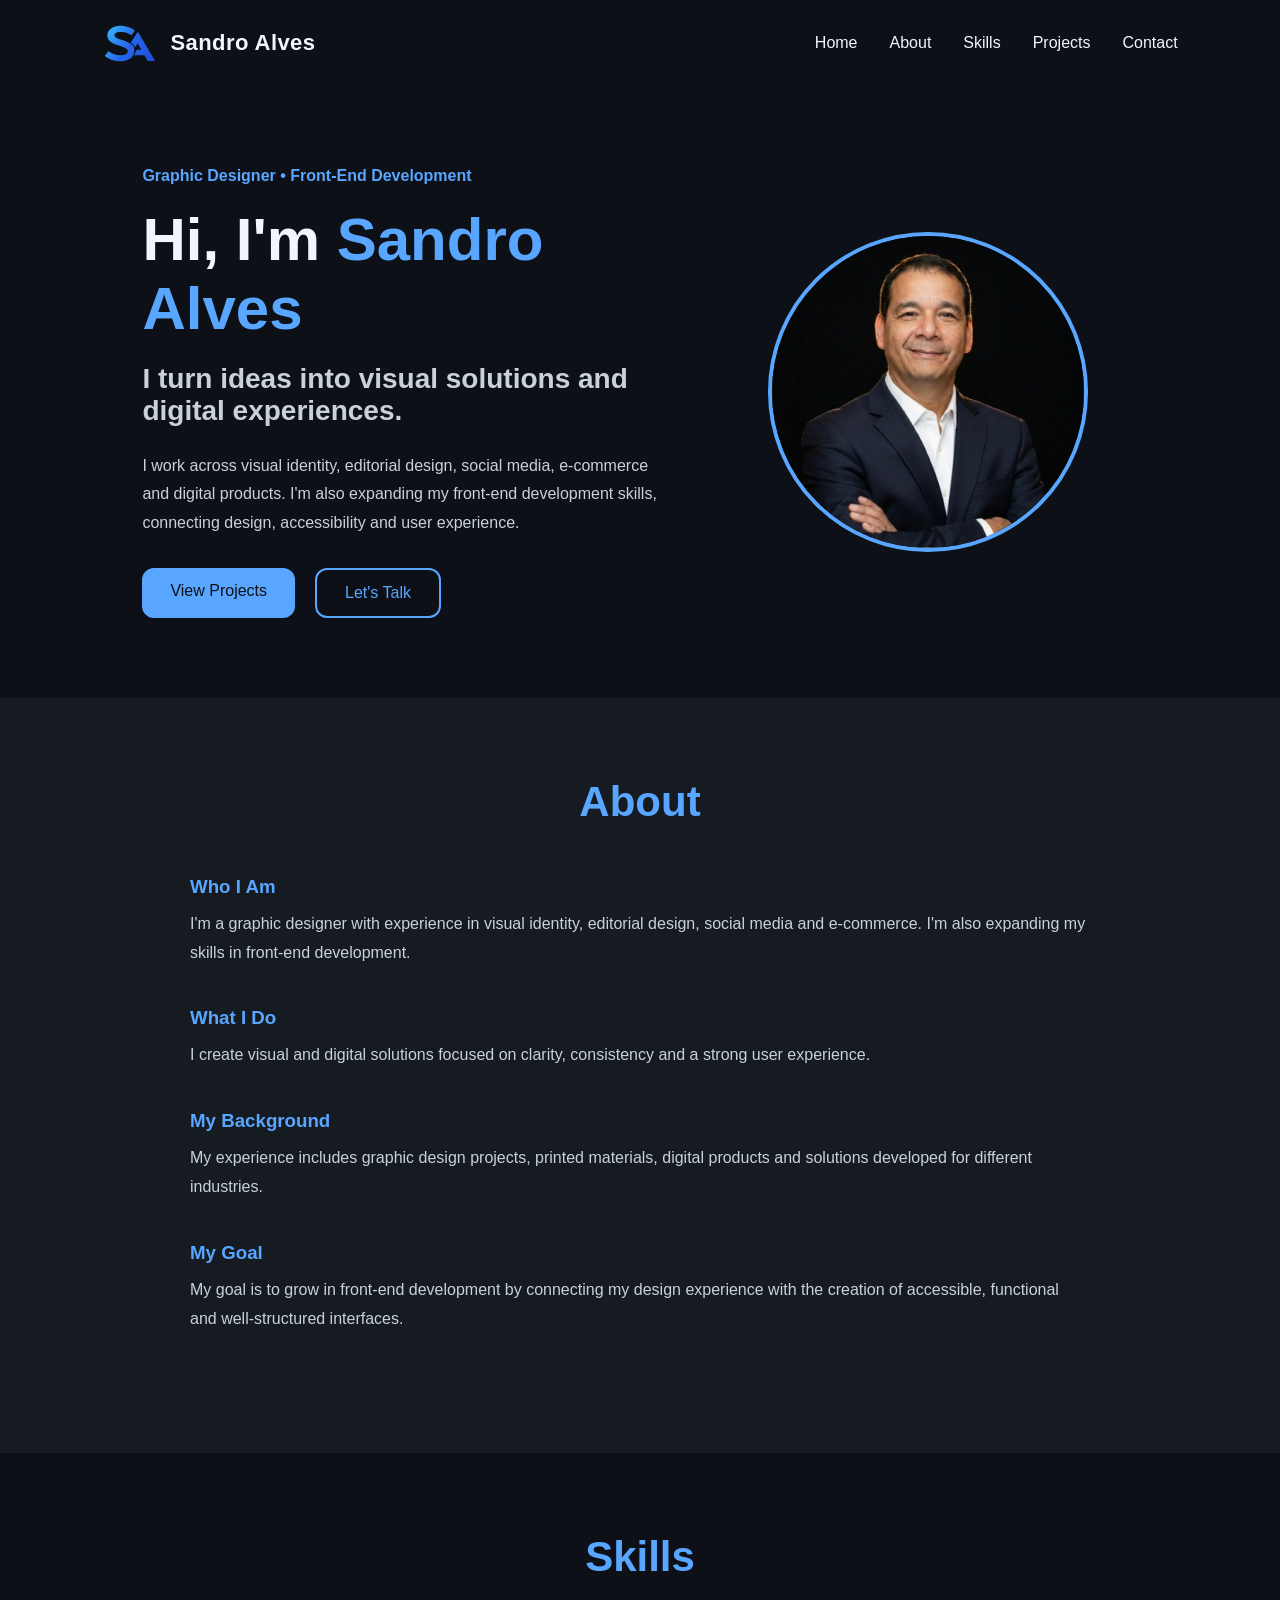
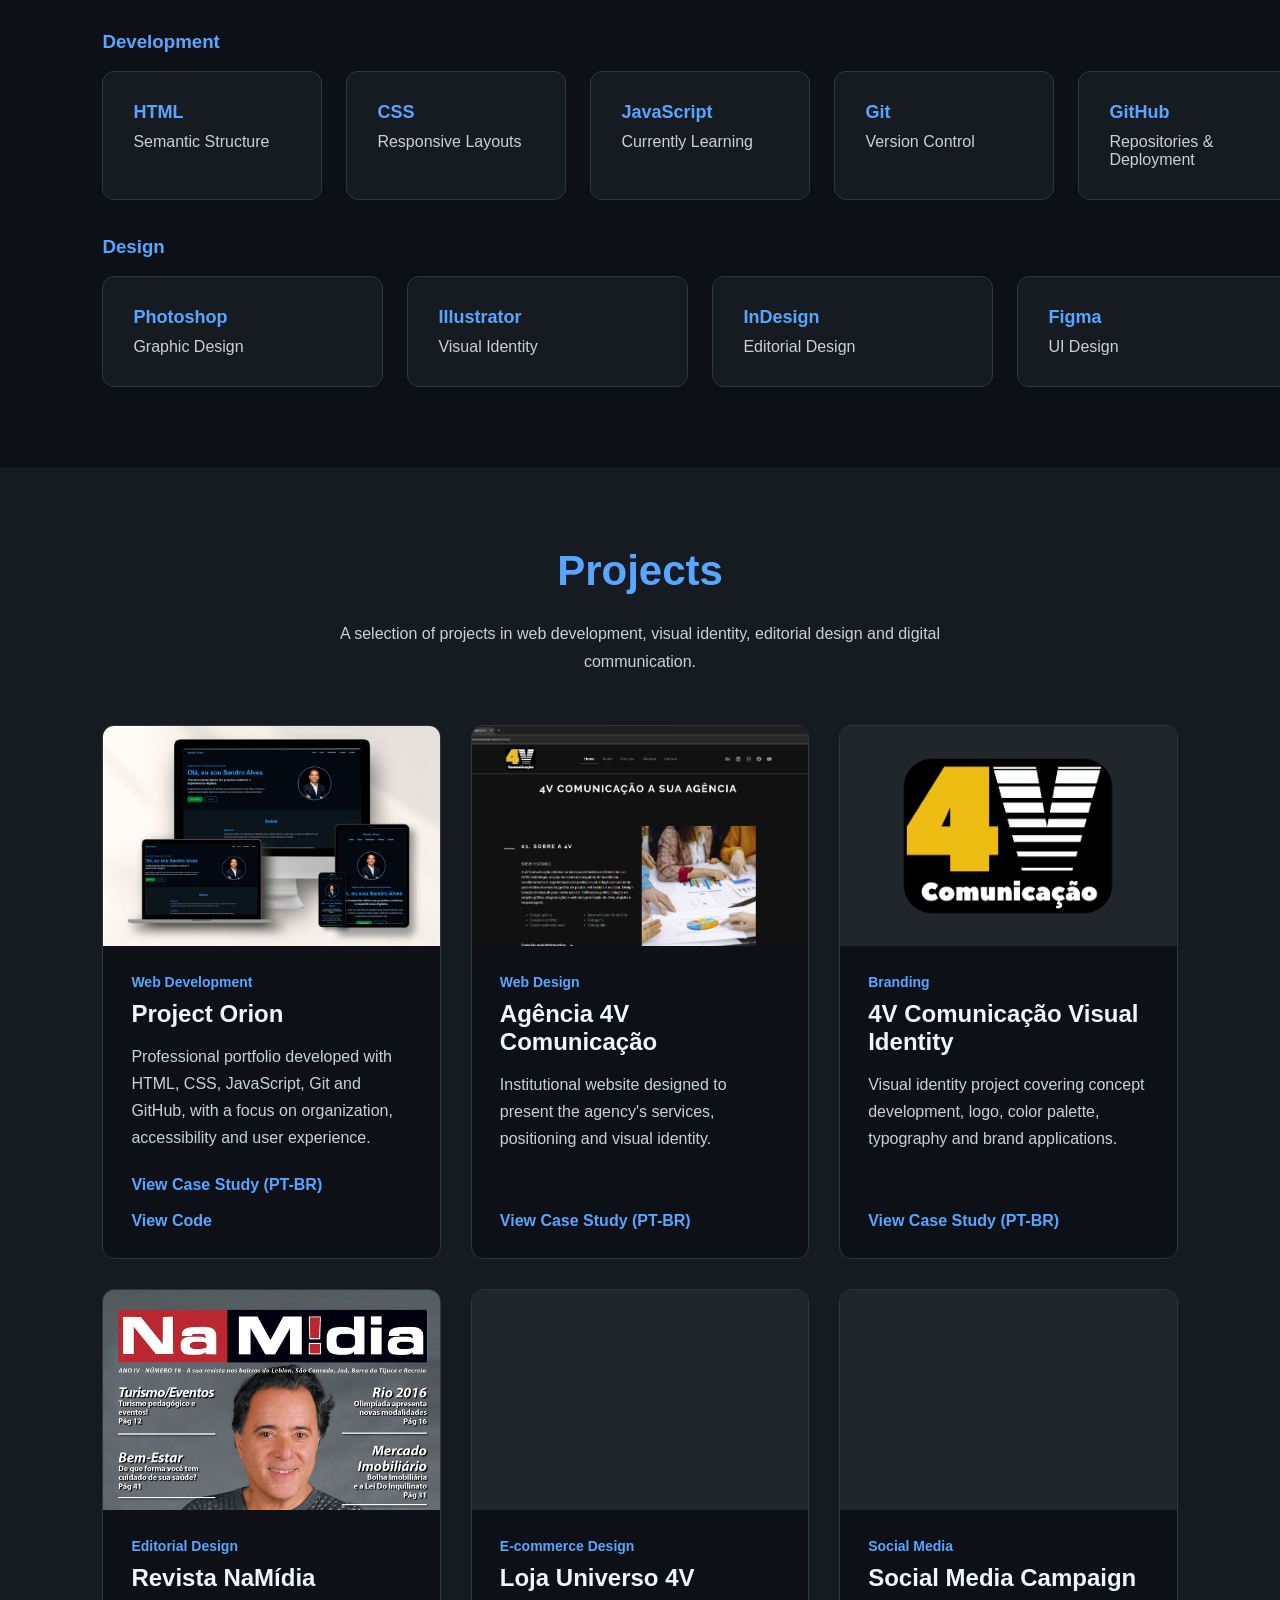
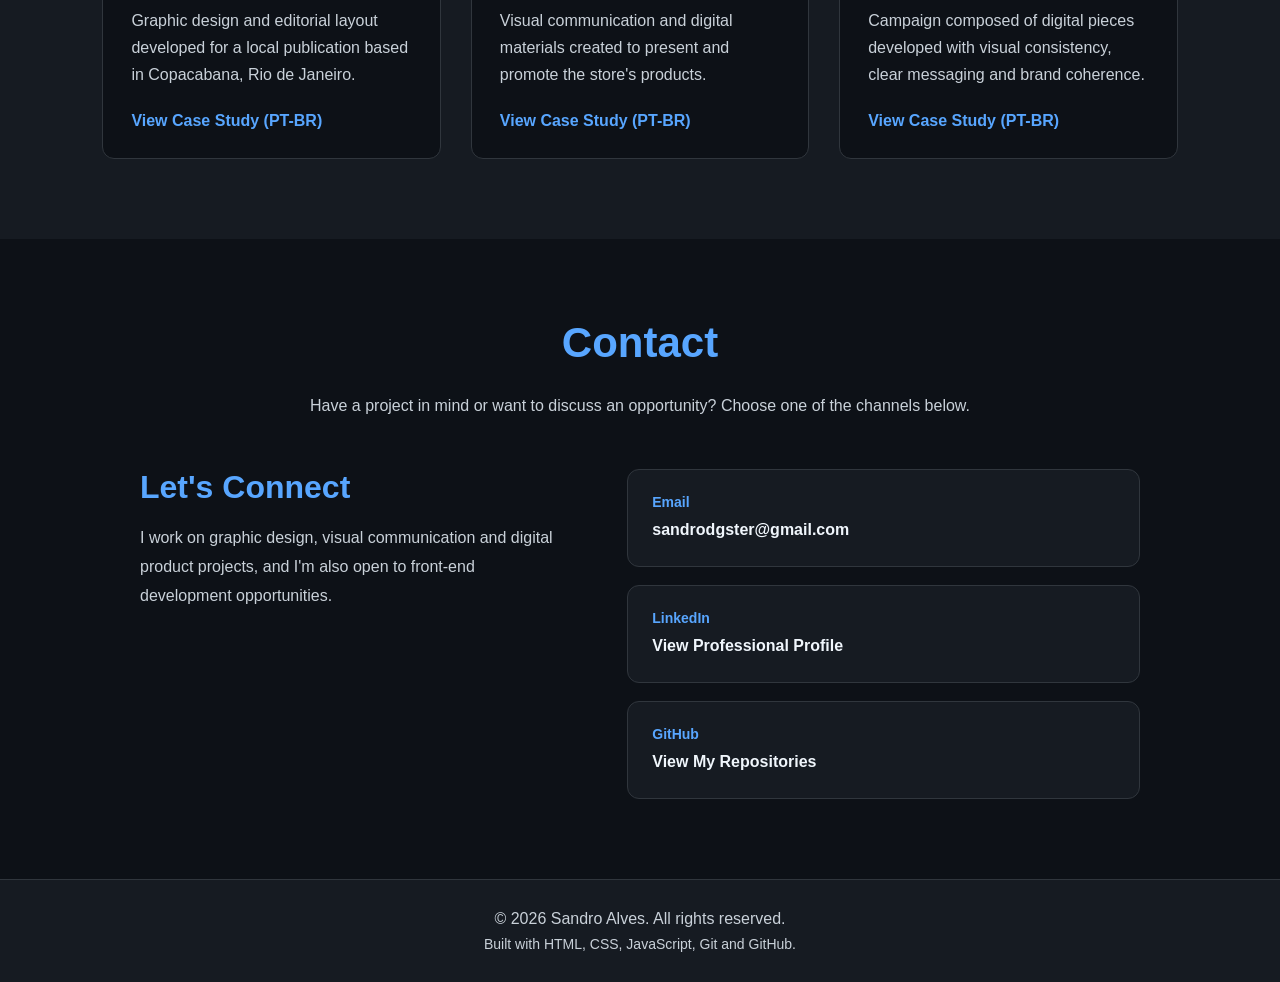
==== en/index.html @ 7bd28288 "Cria versão em inglês da página principal" ====
<!DOCTYPE html>
<html lang="en">

<head>
    <meta charset="UTF-8">
    <meta name="viewport" content="width=device-width, initial-scale=1.0">

    <meta name="description"
        content="Portfolio of Sandro Alves, a graphic designer expanding into front-end development, featuring projects in visual identity, editorial design, digital communication and web development.">

    <meta property="og:type" content="website">
    <meta property="og:title" content="Sandro Alves | Graphic Design & Front-End Development">
    <meta property="og:description"
        content="Portfolio featuring graphic design, visual identity, digital communication and front-end development projects.">
    <meta property="og:url" content="https://sandrodgster.github.io/en/">
    <meta property="og:image" content="https://sandrodgster.github.io/images/projetos/projeto-orion.jpg">
    <meta property="og:locale" content="en_US">

    <meta name="twitter:card" content="summary_large_image">
    <meta name="twitter:title" content="Sandro Alves | Graphic Design & Front-End Development">
    <meta name="twitter:description"
        content="Portfolio featuring graphic design, visual communication and front-end development projects.">
    <meta name="twitter:image" content="https://sandrodgster.github.io/images/projetos/projeto-orion.jpg">

    <title>Sandro Alves | Graphic Design & Front-End Development</title>

    <link rel="stylesheet" href="../css/style.css">

    <link rel="icon" href="../images/favicon/favicon.ico">
    <link rel="icon" type="image/png" sizes="32x32" href="../images/favicon/favicon-32x32.png">
    <link rel="apple-touch-icon" href="../images/favicon/apple-touch-icon.png">
    <link rel="canonical" href="https://sandrodgster.github.io/en/">
    <link rel="icon" type="image/svg+xml" href="../images/favicon/favicon.svg">
    <link rel="icon" type="image/png" sizes="16x16" href="../images/favicon/favicon-16x16.png">
</head>

<body>

    <header>

        <a href="#hero" class="logo" aria-label="Sandro Alves — portfolio home">
            <img src="../images/marca/monograma-sa.svg" alt="" width="56" height="40">
            <span>Sandro Alves</span>
        </a>

        <button class="menu-toggle" type="button" aria-expanded="false" aria-controls="primary-navigation"
            aria-label="Open menu">
            <span aria-hidden="true"></span>
            <span aria-hidden="true"></span>
            <span aria-hidden="true"></span>
        </button>

        <nav id="primary-navigation" class="main-nav" aria-label="Primary navigation">

            <ul>
                <li><a href="#hero">Home</a></li>
                <li><a href="#sobre">About</a></li>
                <li><a href="#habilidades">Skills</a></li>
                <li><a href="#projetos">Projects</a></li>
                <li><a href="#contato">Contact</a></li>
            </ul>

        </nav>

    </header>

    <main>

        <!-- Hero -->
        <section id="hero" class="hero section">

            <div class="hero-content">

                <span class="tag">
                    Graphic Designer • Front-End Development
                </span>

                <h1>
                    Hi, I'm
                    <span>Sandro Alves</span>
                </h1>

                <h2>
                    I turn ideas into visual solutions and digital experiences.
                </h2>

                <p>
                    I work across visual identity, editorial design, social media,
                    e-commerce and digital products. I'm also expanding my front-end
                    development skills, connecting design, accessibility and user experience.
                </p>

                <div class="buttons">

                    <a href="#projetos" class="btn">
                        View Projects
                    </a>

                    <a href="#contato" class="btn-outline">
                        Let's Talk
                    </a>

                </div>

            </div>

            <div class="hero-image">

                <img src="../images/perfil/sandro-alves.jpg"
                    alt="Sandro Alves, graphic designer expanding into front-end development" class="profile-photo"
                    width="400" height="400" decoding="async" fetchpriority="high">

            </div>

        </section>

        <!-- About -->
        <section id="sobre" class="section">

            <h2 class="section-title">About</h2>

            <div class="about-container">

                <div class="about-content">

                    <article class="about-item">

                        <h3>Who I Am</h3>

                        <p>
                            I'm a graphic designer with experience in visual identity,
                            editorial design, social media and e-commerce. I'm also
                            expanding my skills in front-end development.
                        </p>

                    </article>

                    <article class="about-item">

                        <h3>What I Do</h3>

                        <p>
                            I create visual and digital solutions focused on clarity,
                            consistency and a strong user experience.
                        </p>

                    </article>

                    <article class="about-item">

                        <h3>My Background</h3>

                        <p>
                            My experience includes graphic design projects, printed materials,
                            digital products and solutions developed for different industries.
                        </p>

                    </article>

                    <article class="about-item">

                        <h3>My Goal</h3>

                        <p>
                            My goal is to grow in front-end development by connecting my design
                            experience with the creation of accessible, functional and well-structured interfaces.
                        </p>

                    </article>

                </div>

            </div>

        </section>

        <!-- Skills -->
        <section id="habilidades" class="section">

            <h2 class="section-title">Skills</h2>

            <div class="skills-container">

                <div class="skills-group">

                    <h3 class="skills-group-title">Development</h3>

                    <div class="skills-grid">

                        <article class="skill-card">
                            <h4>HTML</h4>
                            <p>Semantic Structure</p>
                        </article>

                        <article class="skill-card">
                            <h4>CSS</h4>
                            <p>Responsive Layouts</p>
                        </article>

                        <article class="skill-card">
                            <h4>JavaScript</h4>
                            <p>Currently Learning</p>
                        </article>

                        <article class="skill-card">
                            <h4>Git</h4>
                            <p>Version Control</p>
                        </article>

                        <article class="skill-card">
                            <h4>GitHub</h4>
                            <p>Repositories & Deployment</p>
                        </article>

                    </div>

                </div>

                <div class="skills-group">

                    <h3 class="skills-group-title">Design</h3>

                    <div class="skills-grid">

                        <article class="skill-card">
                            <h4>Photoshop</h4>
                            <p>Graphic Design</p>
                        </article>

                        <article class="skill-card">
                            <h4>Illustrator</h4>
                            <p>Visual Identity</p>
                        </article>

                        <article class="skill-card">
                            <h4>InDesign</h4>
                            <p>Editorial Design</p>
                        </article>

                        <article class="skill-card">
                            <h4>Figma</h4>
                            <p>UI Design</p>
                        </article>

                    </div>

                </div>

            </div>

        </section>

        <!-- Projects -->
        <section id="projetos" class="section">

            <h2 class="section-title">Projects</h2>

            <p class="section-description">
                A selection of projects in web development, visual identity,
                editorial design and digital communication.
            </p>

            <div class="projects-grid">

                <!-- Project 1 -->
                <article class="project-card">

                    <div class="project-image">

                        <img src="../images/projetos/projeto-orion.jpg" alt="Homepage of the Project Orion portfolio"
                            width="1200" height="600" loading="lazy" decoding="async">

                    </div>

                    <div class="project-content">

                        <span class="project-category">
                            Web Development
                        </span>

                        <h3>Project Orion</h3>

                        <p>
                            Professional portfolio developed with HTML, CSS,
                            JavaScript, Git and GitHub, with a focus on organization,
                            accessibility and user experience.
                        </p>

                        <div class="project-links">

                            <a href="../projetos/projeto-orion.html" class="project-link" hreflang="pt-BR">
                                View Case Study (PT-BR)
                            </a>

                            <a href="https://github.com/sandrodgster/sandrodgster.github.io" class="project-link"
                                target="_blank" rel="noopener noreferrer">
                                View Code
                            </a>

                        </div>

                    </div>

                </article>

                <!-- Project 2 -->
                <article class="project-card">

                    <div class="project-image">

                        <img src="../images/projetos/agencia-4v-site.jpg"
                            alt="Homepage of the Agência 4V Comunicação institutional website" width="1920"
                            height="1040" loading="lazy" decoding="async">

                    </div>

                    <div class="project-content">

                        <span class="project-category">
                            Web Design
                        </span>

                        <h3>Agência 4V Comunicação</h3>

                        <p>
                            Institutional website designed to present the agency's
                            services, positioning and visual identity.
                        </p>

                        <div class="project-links">

                            <a href="../projetos/agencia-4v.html" class="project-link" hreflang="pt-BR">
                                View Case Study (PT-BR)
                            </a>

                        </div>

                    </div>

                </article>

                <!-- Project 3 -->
                <article class="project-card">

                    <div class="project-image project-image-logo">

                        <img src="../images/projetos/identidade-4v.png"
                            alt="Visual identity applications created for Agência 4V Comunicação" width="979"
                            height="816" loading="lazy" decoding="async">

                    </div>

                    <div class="project-content">

                        <span class="project-category">
                            Branding
                        </span>

                        <h3>4V Comunicação Visual Identity</h3>

                        <p>
                            Visual identity project covering concept development,
                            logo, color palette, typography and brand applications.
                        </p>

                        <div class="project-links">

                            <a href="../projetos/identidade-4v.html" class="project-link" hreflang="pt-BR">
                                View Case Study (PT-BR)
                            </a>

                        </div>

                    </div>

                </article>

                <!-- Project 4 -->
                <article class="project-card">

                    <div class="project-image project-image-top">

                        <img src="../images/projetos/revista-namidia.jpg"
                            alt="Cover and interior pages of Revista NaMídia" width="1200" height="1610" loading="lazy"
                            decoding="async">

                    </div>

                    <div class="project-content">

                        <span class="project-category">
                            Editorial Design
                        </span>

                        <h3>Revista NaMídia</h3>

                        <p>
                            Graphic design and editorial layout developed for
                            a local publication based in Copacabana, Rio de Janeiro.
                        </p>

                        <div class="project-links">

                            <a href="../projetos/revista-namidia.html" class="project-link" hreflang="pt-BR">
                                View Case Study (PT-BR)
                            </a>

                        </div>

                    </div>

                </article>

                <!-- Project 5 -->
                <article class="project-card">

                    <div class="project-image">

                        <img src="../images/projetos/loja-universo-4v.jpg"
                            alt="Visual materials developed for Loja Universo 4V" width="1319" height="717"
                            loading="lazy" decoding="async">

                    </div>

                    <div class="project-content">

                        <span class="project-category">
                            E-commerce Design
                        </span>

                        <h3>Loja Universo 4V</h3>

                        <p>
                            Visual communication and digital materials created
                            to present and promote the store's products.
                        </p>

                        <div class="project-links">

                            <a href="../projetos/loja-universo-4v.html" class="project-link" hreflang="pt-BR">
                                View Case Study (PT-BR)
                            </a>

                        </div>

                    </div>

                </article>

                <!-- Project 6 -->
                <article class="project-card">

                    <div class="project-image">

                        <img src="../images/projetos/social-media.jpg"
                            alt="Set of digital pieces created for a social media campaign" width="1200" height="1697"
                            loading="lazy" decoding="async">

                    </div>

                    <div class="project-content">

                        <span class="project-category">
                            Social Media
                        </span>

                        <h3>Social Media Campaign</h3>

                        <p>
                            Campaign composed of digital pieces developed with
                            visual consistency, clear messaging and brand coherence.
                        </p>

                        <div class="project-links">

                            <a href="../projetos/social-media.html" class="project-link" hreflang="pt-BR">
                                View Case Study (PT-BR)
                            </a>

                        </div>

                    </div>

                </article>

            </div>

        </section>

        <!-- SERVICES TEMPORARILY DISABLED

<section id="servicos" class="section">

</section>

-->

        <!-- Contact -->
        <section id="contato" class="section">

            <h2 class="section-title">Contact</h2>

            <p class="section-description">
                Have a project in mind or want to discuss an opportunity?
                Choose one of the channels below.
            </p>

            <div class="contact-container">

                <div class="contact-content">

                    <h3>Let's Connect</h3>

                    <p>
                        I work on graphic design, visual communication
                        and digital product projects, and I'm also open to
                        front-end development opportunities.
                    </p>

                </div>

                <div class="contact-links">

                    <a href="mailto:sandrodgster@gmail.com" class="contact-card">
                        <span class="contact-label">Email</span>
                        <strong>sandrodgster@gmail.com</strong>
                    </a>

                    <a href="https://www.linkedin.com/in/sandro-alves-46789851/" class="contact-card" target="_blank"
                        rel="noopener noreferrer">
                        <span class="contact-label">LinkedIn</span>
                        <strong>View Professional Profile</strong>
                    </a>

                    <a href="https://github.com/sandrodgster" class="contact-card" target="_blank"
                        rel="noopener noreferrer">
                        <span class="contact-label">GitHub</span>
                        <strong>View My Repositories</strong>
                    </a>

                </div>

            </div>

        </section>

    </main>

    <footer>

        <p>
            © <span id="current-year"></span> Sandro Alves. All rights reserved.
        </p>

        <p class="footer-note">
            Built with HTML, CSS, JavaScript, Git and GitHub.
        </p>

    </footer>

    <script src="../js/script.js"></script>

</body>

</html>
---- css/style.css ----
/* =====================================================
   PROJETO ORION
   Arquivo Principal de Estilos
   Autor: Sandro Alves
   Versão: 1.4
===================================================== */


/* =====================================================
   1. VARIÁVEIS GLOBAIS
===================================================== */

:root {

    /* ==========================
       CORES
    ========================== */

    --primary: #58A6FF;
    --secondary: #1F7A32;

    --background: #0D1117;
    --background-light: #161B22;

    --text: #F0F6FC;
    --text-light: #C9D1D9;

    /* ==========================
       TIPOGRAFIA
    ========================== */

    --font-main: Arial, Helvetica, sans-serif;

    /* ==========================
       ESPAÇAMENTOS
    ========================== */

    --section-padding: 80px 8%;
    --container-gap: 60px;
    --button-gap: 20px;

    /* ==========================
       BORDAS
    ========================== */

    --radius: 12px;


    /* ==========================
       ANIMAÇÕES
    ========================== */

    --transition: .3s;

}


/* =====================================================
   2. RESET
===================================================== */

* {
    margin: 0;
    padding: 0;
    box-sizing: border-box;
}


/* =====================================================
   3. ESTILOS GLOBAIS
===================================================== */

html {
    scroll-behavior: smooth;
}

body {
    font-family: var(--font-main);
    background-color: var(--background);
    color: var(--text);
}

h1 {
    color: var(--primary);
}

.section {
    padding: var(--section-padding);
}

a:focus-visible,
button:focus-visible {
    outline: 3px solid var(--primary);
    outline-offset: 4px;
}


/* =====================================================
   4. HEADER
===================================================== */

header {
    width: 100%;
    max-width: 1400px;
    margin: 0 auto;
    display: flex;
    justify-content: space-between;
    align-items: center;
    padding: 24px 8%;
    background-color: var(--background);
}

.logo {
    display: inline-flex;
    align-items: center;
    gap: 12px;
    color: var(--text);
    text-decoration: none;
}

.logo img {
    width: 56px;
    height: auto;
    display: block;
    flex-shrink: 0;
}

.logo span {
    color: var(--text);
    font-size: 22px;
    font-weight: 700;
    letter-spacing: 0.02em;
    transition: color var(--transition);
}

.logo:hover span {
    color: var(--primary);
}

nav ul {
    display: flex;
    align-items: center;
    gap: 32px;
    list-style: none;
}

nav a {
    color: var(--text);
    text-decoration: none;
    transition: var(--transition);
}

nav a:hover {
    color: var(--primary);
}

.menu-toggle {
    display: none;
    width: 44px;
    height: 44px;
    padding: 10px;
    border: 1px solid #30363d;
    border-radius: var(--radius);
    background-color: var(--background-light);
    cursor: pointer;
}

.menu-toggle span {
    width: 24px;
    height: 2px;
    display: block;
    background-color: var(--primary);
    transition: var(--transition);
}

.menu-toggle span+span {
    margin-top: 5px;
}

.menu-toggle[aria-expanded="true"] span:nth-child(1) {
    transform: translateY(7px) rotate(45deg);
}

.menu-toggle[aria-expanded="true"] span:nth-child(2) {
    opacity: 0;
}

.menu-toggle[aria-expanded="true"] span:nth-child(3) {
    transform: translateY(-7px) rotate(-45deg);
}

/* =====================================================
   5. HERO
===================================================== */

.hero {
    width: 100%;
    max-width: 1200px;
    margin: 0 auto;
    display: flex;
    justify-content: space-between;
    align-items: center;
    gap: var(--container-gap);
}

.hero-content {
    flex: 1;
    max-width: 650px;
}

.hero-image {
    flex: 1;
    max-width: 420px;
    display: flex;
    justify-content: center;
}

.profile-photo {
    width: 320px;
    height: 320px;
    display: block;
    object-fit: cover;
    object-position: center;
    border: 4px solid var(--primary);
    border-radius: 50%;
}

.hero h1 {
    margin-bottom: 20px;
    color: var(--text);
    font-size: 60px;
}

.hero h1 {
    color: var(--text);
}

.hero h1 span {

    color: var(--primary);

}

.hero h2 {

    font-size: 28px;

    margin-bottom: 25px;

    color: var(--text-light);

}

.tag {

    color: var(--primary);

    font-weight: bold;

    margin-bottom: 20px;

    display: block;

}

.hero p {
    color: var(--text-light);

    line-height: 1.8;

    margin-bottom: 30px;

}



/* =====================================================
   6. BOTÕES
===================================================== */

.buttons {
    display: flex;
    gap: var(--button-gap);
}

.btn,
.btn-outline {
    display: inline-block;
    padding: 14px 28px;
    border-radius: var(--radius);
    text-decoration: none;
    transition: var(--transition);
    cursor: pointer;
}

.btn {
    background-color: var(--secondary);
    color: var(--text);
}

.btn:hover {
    background-color: var(--primary);
    opacity: .9;
}

.btn-outline {
    border: 2px solid var(--primary);
    color: var(--primary);
}

.btn-outline:hover {
    background-color: var(--primary);
    color: var(--background);
}

.hero .btn {
    background-color: var(--primary);
    color: var(--background);
}

.hero .btn:hover {
    opacity: .85;
}

/* =====================================================
   7. SOBRE
===================================================== */

#sobre {
    background-color: var(--background-light);
}

.section-title {

    font-size: 42px;
    color: var(--primary);
    margin-bottom: 50px;
    text-align: center;

}

.about-container {
    max-width: 900px;
    margin: 0 auto;
}

.about-content {
    width: 100%;
}

.about-item {

    margin-bottom: 40px;

}

.about-item h3 {

    color: var(--primary);
    margin-bottom: 12px;

}

.about-item p {

    color: var(--text-light);
    line-height: 1.8;

}

/* =====================================================
   8. HABILIDADES
===================================================== */

#habilidades {
    background-color: var(--background);
}

.skills-container {
    width: 100%;
    max-width: 1200px;
    margin: 0 auto;
    display: grid;
    gap: 36px;
}

.skills-group-title {
    color: var(--primary);
    margin-bottom: 18px;
}

.skills-grid {
    width: 100%;
    max-width: 1200px;
    margin: 0 auto;
    display: grid;
    grid-template-columns: repeat(auto-fit, minmax(220px, 1fr));
    gap: 24px;
}

.skill-card {

    background-color: var(--background-light);

    border: 1px solid #30363D;

    border-radius: var(--radius);

    padding: 30px;

    transition: var(--transition);

}

.skill-card:hover {
    transform: translateY(-6px);
    border-color: var(--primary);
}
.skill-card h4 {
    color: var(--primary);
    margin-bottom: 10px;
    font-size: 18px;
}

.skill-card p {

    color: var(--text-light);

}

/* =====================================================
   9. PROJETOS
===================================================== */

#projetos {
    background-color: var(--background-light);
}

.section-description {
    max-width: 700px;
    margin: -25px auto 50px;
    color: var(--text-light);
    line-height: 1.7;
    text-align: center;
}

/* Grade dos projetos */

.projects-grid {
    width: 100%;
    max-width: 1200px;
    margin: 0 auto;
    display: grid;
    grid-template-columns: repeat(auto-fit, minmax(280px, 1fr));
    align-items: stretch;
    gap: 30px;
}

/* Card */

.project-card {
    height: 100%;
    overflow: hidden;
    display: flex;
    flex-direction: column;
    background-color: var(--background);
    border: 1px solid #30363d;
    border-radius: var(--radius);
    transition:
        transform var(--transition),
        border-color var(--transition),
        box-shadow var(--transition);
}

.project-card:hover {
    transform: translateY(-6px);
    border-color: var(--primary);
    box-shadow: 0 12px 28px rgba(0, 0, 0, 0.25);
}

/* Área das imagens */

.project-image {
    width: 100%;
    height: 220px;
    flex-shrink: 0;
    overflow: hidden;
    display: flex;
    justify-content: center;
    align-items: center;
    background-color: #21262d;
}

.project-image img {
    width: 100%;
    height: 100%;
    display: block;
    object-fit: cover;
    transition: transform var(--transition);
}

.project-card:hover .project-image img {
    transform: scale(1.05);
}

/* Imagem de logo */

.project-image-logo {
    padding: 20px;
}

.project-image-logo img {
    object-fit: contain;
}

/* Imagem que precisa destacar o topo */

.project-image-top img {
    object-position: center top;
}

/* Conteúdo do card */

.project-content {
    flex: 1;
    display: flex;
    flex-direction: column;
    padding: 28px;
}

.project-category {
    display: block;
    margin-bottom: 10px;
    color: var(--primary);
    font-size: 14px;
    font-weight: bold;
}

.project-content h3 {
    margin-bottom: 15px;
    font-size: 24px;
}

.project-content p {
    margin-bottom: 24px;
    color: var(--text-light);
    line-height: 1.7;
}

/* Links */

.project-links {
    display: flex;
    flex-wrap: wrap;
    gap: 18px;
    margin-top: auto;
}

.project-link {
    color: var(--primary);
    font-weight: bold;
    text-decoration: none;
    transition: opacity var(--transition);
}

.project-link:hover {
    opacity: 0.8;
}

.project-link-disabled {
    opacity: 0.6;
    cursor: default;
    pointer-events: none;
}

/* =====================================================
   10. CONTATO
===================================================== */

#contato {

    background-color: var(--background);
}

.contact-container {
    max-width: 1000px;
    margin: 0 auto;
    display: grid;
    grid-template-columns: 1fr 1.2fr;
    gap: var(--container-gap);
    align-items: start;
}

.contact-content h3 {
    margin-bottom: 18px;
    color: var(--primary);
    font-size: 32px;
}

.contact-content p {
    color: var(--text-light);
    line-height: 1.8;
}

.contact-links {
    display: grid;
    gap: 18px;
}

.contact-card {
    display: flex;
    flex-direction: column;
    gap: 8px;
    padding: 24px;
    background-color: var(--background-light);
    border: 1px solid #30363d;
    border-radius: var(--radius);
    color: var(--text);
    text-decoration: none;
    transition: var(--transition);
}

.contact-card:hover {
    transform: translateY(-4px);
    border-color: var(--primary);
    box-shadow: 0 10px 24px rgba(0, 0, 0, 0.2);
}

.contact-label {
    color: var(--primary);
    font-size: 14px;
    font-weight: bold;
}

.contact-card strong {
    line-height: 1.5;
    overflow-wrap: anywhere;
}

/* =====================================================
   11. FOOTER
===================================================== */

footer {
    padding: 30px 8%;
    background-color: var(--background-light);
    color: var(--text-light);
    text-align: center;
    border-top: 1px solid #30363d;
}

.footer-note {
    margin-top: 8px;
    font-size: 14px;
}

/* =====================================================
   12. ESTUDO DE CASO
===================================================== */

.case-hero {
    width: 100%;
    max-width: 1200px;
    margin: 0 auto;
    padding-top: 60px;
    padding-bottom: 40px;
    text-align: center;
}

.case-cover {
    width: 100%;
    max-width: 1100px;
    margin: 36px auto 32px;
    overflow: hidden;
    background-color: #21262d;
    border: 1px solid #30363d;
    border-radius: var(--radius);
    box-shadow: 0 18px 40px rgba(0, 0, 0, 0.3);
}

.case-cover img {
    width: 100%;
    height: auto;
    display: block;
}

.case-hero h1 {
    margin-bottom: 24px;
    color: var(--primary);
    font-size: 60px;
}

.case-intro {
    max-width: 760px;
    margin: 0 auto 32px;
    color: var(--text-light);
    font-size: 20px;
    line-height: 1.8;
}

.case-actions {
    display: flex;
    justify-content: center;
    flex-wrap: wrap;
    gap: var(--button-gap);
    margin-top: 8px;
}

.case-actions .btn,
.case-actions .btn-outline {
    min-width: 220px;
    text-align: center;
}

.case-section {
    max-width: 1000px;
    margin: 0 auto 24px;
    padding: 40px;
    background-color: var(--background-light);
    border: 1px solid #30363d;
    border-radius: var(--radius);
}

.case-section h2 {
    margin-bottom: 24px;
    color: var(--primary);
    font-size: 36px;
}

.case-section p {
    max-width: 780px;
    color: var(--text-light);
    line-height: 1.8;
}

.case-list {
    max-width: 780px;
    padding-left: 24px;
    color: var(--text-light);
    line-height: 1.9;
}

.case-technologies {
    display: flex;
    flex-wrap: wrap;
    gap: 14px;
}

.case-technologies span {
    padding: 10px 16px;
    background-color: var(--background);
    border: 1px solid #30363d;
    border-radius: var(--radius);
    color: var(--primary);
    font-weight: bold;
}

.case-summary {
    width: 84%;
    max-width: 1000px;
    margin: 0 auto 40px;
    padding: 0;
    display: grid;
    grid-template-columns: repeat(4, 1fr);
    gap: 20px;
}

.case-summary-item {
    min-height: 120px;
    display: flex;
    flex-direction: column;
    justify-content: center;
    padding: 24px;
    background-color: var(--background-light);
    border: 1px solid #30363d;
    border-radius: var(--radius);
}

.case-summary-item span {
    display: block;
    margin-bottom: 8px;
    color: var(--primary);
    font-size: 14px;
    font-weight: bold;
}

.case-summary-item strong {
    color: var(--text);
    line-height: 1.5;
}

/* =====================================================
   13. GALERIA DOS ESTUDOS DE CASO
===================================================== */

.case-gallery {
    width: 84%;
    max-width: 1000px;
    margin: 0 auto 24px;
    padding: 40px;
    background-color: var(--background-light);
    border: 1px solid #30363d;
    border-radius: var(--radius);
}

.case-gallery-header {
    max-width: 780px;
    margin-bottom: 32px;
}

.case-gallery-header .tag {
    margin-bottom: 12px;
}

.case-gallery-header h2 {
    margin-bottom: 18px;
    color: var(--primary);
    font-size: 36px;
}

.case-gallery-header p {
    color: var(--text-light);
    line-height: 1.8;
}

.case-gallery figure {
    margin: 0;
}

.case-gallery-featured,
.case-gallery-item {
    overflow: hidden;
    background-color: var(--background);
    border: 1px solid #30363d;
    border-radius: var(--radius);
}

.case-gallery-featured {
    margin-bottom: 24px;
}

.case-gallery img {
    width: 100%;
    height: auto;
    display: block;
}

.case-gallery-grid {
    display: grid;
    grid-template-columns: repeat(2, minmax(0, 1fr));
    align-items: stretch;
    gap: 24px;
}

.case-gallery-item {
    display: flex;
    flex-direction: column;
}

.case-gallery-item img {
    width: 100%;
    height: 360px;
    object-fit: cover;
}

.case-gallery-item-mobile img {
    object-fit: contain;
    background-color: #21262d;
}

/* Imagem principal vertical */

.case-gallery-featured-portrait {
    background-color: #21262d;
}

.case-gallery-featured-portrait img {
    width: auto;
    max-width: 100%;
    max-height: 720px;
    margin: 0 auto;
    object-fit: contain;
}

/* Artes que não devem ser cortadas */

.case-gallery-item-contain img {
    height: auto;
    object-fit: contain;
    background-color: #21262d;
}

.case-gallery figcaption {
    padding: 16px 18px;
    color: var(--text-light);
    font-size: 14px;
    line-height: 1.6;
}

/* =====================================================
   14. LIGHTBOX DAS GALERIAS
===================================================== */

.lightbox-trigger {
    width: 100%;
    margin: 0;
    padding: 0;
    display: block;
    background-color: transparent;
    border: 0;
    color: inherit;
    cursor: zoom-in;
}

.lightbox-trigger:focus-visible {
    outline: 3px solid var(--primary);
    outline-offset: -3px;
}

.lightbox[hidden] {
    display: none;
}

.lightbox {
    position: fixed;
    inset: 0;
    z-index: 9999;
    padding: 24px;
    display: grid;
    place-items: center;
    background-color: rgba(1, 4, 9, 0.92);
}

.lightbox-dialog {
    position: relative;
    width: min(1100px, 100%);
    max-height: calc(100vh - 48px);
    overflow: hidden;
    display: flex;
    flex-direction: column;
    background-color: var(--background-light);
    border: 1px solid #30363d;
    border-radius: var(--radius);
    box-shadow: 0 24px 60px rgba(0, 0, 0, 0.5);
}

.lightbox-image-wrapper {
    position: relative;
    min-height: 0;
    padding: 20px;
    overflow: auto;
    display: grid;
    place-items: center;
    background-color: var(--background);
    touch-action: pan-y;
}

.lightbox-image {
    width: auto;
    max-width: 100%;
    height: auto;
    max-height: calc(100vh - 180px);
    display: block;
    object-fit: contain;
}

.lightbox-nav {
    position: absolute;
    top: 50%;
    z-index: 2;
    width: 48px;
    height: 48px;
    display: grid;
    place-items: center;
    transform: translateY(-50%);
    background-color: rgba(22, 27, 34, 0.92);
    border: 1px solid #30363d;
    border-radius: 50%;
    color: var(--text);
    font-size: 34px;
    line-height: 1;
    cursor: pointer;
    transition:
        background-color var(--transition),
        border-color var(--transition),
        color var(--transition);
}

.lightbox-prev {
    left: 12px;
}

.lightbox-next {
    right: 12px;
}

.lightbox-nav:hover,
.lightbox-nav:focus-visible {
    background-color: var(--primary);
    border-color: var(--primary);
    color: var(--background);
}

.lightbox-footer {
    min-height: 64px;
    display: flex;
    justify-content: space-between;
    align-items: center;
    gap: 24px;
    padding: 16px 72px 18px 20px;
}

.lightbox-caption {
    flex: 1;
    color: var(--text-light);
    font-size: 15px;
    line-height: 1.6;
}

.lightbox-counter {
    flex-shrink: 0;
    color: var(--primary);
    font-size: 14px;
    font-weight: bold;
    white-space: nowrap;
}

.lightbox-close {
    position: absolute;
    top: 12px;
    right: 12px;
    z-index: 2;
    width: 44px;
    height: 44px;
    display: grid;
    place-items: center;
    background-color: var(--background-light);
    border: 1px solid #30363d;
    border-radius: 50%;
    color: var(--text);
    font-size: 30px;
    line-height: 1;
    cursor: pointer;
    transition:
        background-color var(--transition),
        border-color var(--transition),
        color var(--transition);
}

.lightbox-close:hover,
.lightbox-close:focus-visible {
    background-color: var(--primary);
    border-color: var(--primary);
    color: var(--background);
}

body.lightbox-open {
    overflow: hidden;
}

/* =====================================================
   15. RESPONSIVIDADE
===================================================== */

@media (max-width: 900px) {

    header {
        flex-direction: row;
        flex-wrap: wrap;
        gap: 0;
    }

    .menu-toggle {
        display: flex;
        flex-direction: column;
        justify-content: center;
        align-items: center;
    }

    .main-nav {
        width: 100%;
    }

    .main-nav ul {
        display: none;
        flex-direction: column;
        align-items: stretch;
        gap: 4px;
        margin-top: 20px;
        padding: 16px;
        background-color: var(--background-light);
        border: 1px solid #30363d;
        border-radius: var(--radius);
    }

    .main-nav.is-open ul {
        display: flex;
    }

    .main-nav a {
        display: block;
        padding: 14px 12px;
        border-radius: 8px;
        text-align: center;
    }

    .main-nav a:hover,
    .main-nav a:focus-visible {
        background-color: var(--background-light);
    }

    .hero {
        flex-direction: column;
        text-align: center;
    }

    .hero-content {
        order: 2;
        max-width: 760px;
    }

    .hero-image {
        order: 1;
        max-width: none;
    }

    .buttons {
        justify-content: center;
    }

    .profile-photo {
        width: 260px;
        height: 260px;
    }

    .hero h1 {
        font-size: 48px;
    }

    .contact-container {
        grid-template-columns: 1fr;
    }

    .case-summary {
        grid-template-columns: repeat(2, 1fr);
    }

    .case-gallery {
        width: 84%;
    }

    .case-gallery-item img {
        height: 300px;
    }
}

@media (max-width: 600px) {

    :root {
        --section-padding: 60px 6%;
    }

    header {
        padding: 20px 6%;
    }

    .logo {
        gap: 9px;
    }

    .logo img {
        width: 46px;
    }

    .logo span {
        font-size: 19px;
    }

    .main-nav ul {
        gap: 0;
    }

    nav a {
        font-size: 14px;
    }

    .hero {
        gap: 40px;
    }

    .hero h1 {
        font-size: 38px;
    }

    .hero h2 {
        font-size: 22px;
    }

    .case-hero h1 {
        font-size: 40px;
    }

    .case-intro {
        font-size: 18px;
    }

    .case-actions {
        flex-direction: column;
    }

    .case-section h2 {
        font-size: 30px;
    }

    .case-summary {
        grid-template-columns: 1fr;
    }

    .case-section {
        padding: 28px;
    }

    .case-cover {
        margin: 30px auto;
    }

    .case-hero {
        padding-top: 40px;
        padding-bottom: 32px;
    }

    .case-summary {
        width: 88%;
        margin-bottom: 28px;
    }

    .case-summary-item {
        min-height: auto;
    }

    .case-section {
        margin-bottom: 18px;
    }

    .case-cover {
        margin: 28px auto 24px;
    }

    .case-actions {
        margin-top: 0;
    }

    .case-actions .btn,
    .case-actions .btn-outline {
        min-width: 0;
    }

    .case-technologies {
        gap: 10px;
    }

    .case-technologies span {
        padding: 9px 12px;
        font-size: 14px;
    }

    .case-gallery {
        width: 88%;
        margin-bottom: 18px;
        padding: 28px;
    }

    .case-gallery-header {
        margin-bottom: 24px;
    }

    .case-gallery-header h2 {
        font-size: 30px;
    }

    .case-gallery-grid {
        grid-template-columns: 1fr;
        gap: 18px;
    }

    .case-gallery-featured {
        margin-bottom: 18px;
    }

    .case-gallery-item img {
        height: auto;
    }

    .case-gallery figcaption {
        padding: 14px 16px;
    }

    .tag {
        font-size: 14px;
        line-height: 1.5;
    }

    .profile-photo {
        width: 220px;
        height: 220px;
    }

    .buttons {
        flex-direction: column;
    }

    .btn,
    .btn-outline {
        width: 100%;
        text-align: center;
    }

    .section-title {
        font-size: 34px;
        margin-bottom: 40px;
    }

    .section-description {
        margin: -20px auto 40px;
    }

    .skills-container {
        gap: 32px;
    }

    .skills-group {
        min-width: 0;
    }

    .skills-grid {
        grid-template-columns: repeat(2, minmax(0, 1fr));
        gap: 14px;
    }

    .skill-card {
        min-width: 0;
        padding: 18px;
    }

    .skill-card h4 {
        font-size: 16px;
    }

    .skill-card p {
        font-size: 14px;
        line-height: 1.4;
        overflow-wrap: break-word;
    }

    .skills-group-title {
        margin-bottom: 14px;
    }

    .projects-grid {
        grid-template-columns: 1fr;
    }

    .project-image {
        height: 200px;
    }

    .project-content,
    .contact-card {
        padding: 24px;
    }

    .skill-card {
        padding: 18px;
    }

    .contact-content h3 {
        font-size: 28px;
    }

        footer {
        padding: 26px 6%;
    }

    .lightbox {
        padding: 12px;
    }

    .lightbox-dialog {
        max-height: calc(100vh - 24px);
    }

    .lightbox-image-wrapper {
        padding: 12px;
    }

    .lightbox-image {
        max-height: calc(100vh - 150px);
    }

    .lightbox-caption {
        padding: 14px 60px 16px 16px;
        font-size: 14px;
    }

    .lightbox-close {
        top: 8px;
        right: 8px;
    }

}

@media (max-width: 360px) {

    .skills-grid {
        grid-template-columns: 1fr;
    }

}

@media (prefers-reduced-motion: reduce) {

    html {
        scroll-behavior: auto;
    }

    *,
    *::before,
    *::after {
        transition-duration: 0.01ms !important;
        animation-duration: 0.01ms !important;
        animation-iteration-count: 1 !important;
    }

}
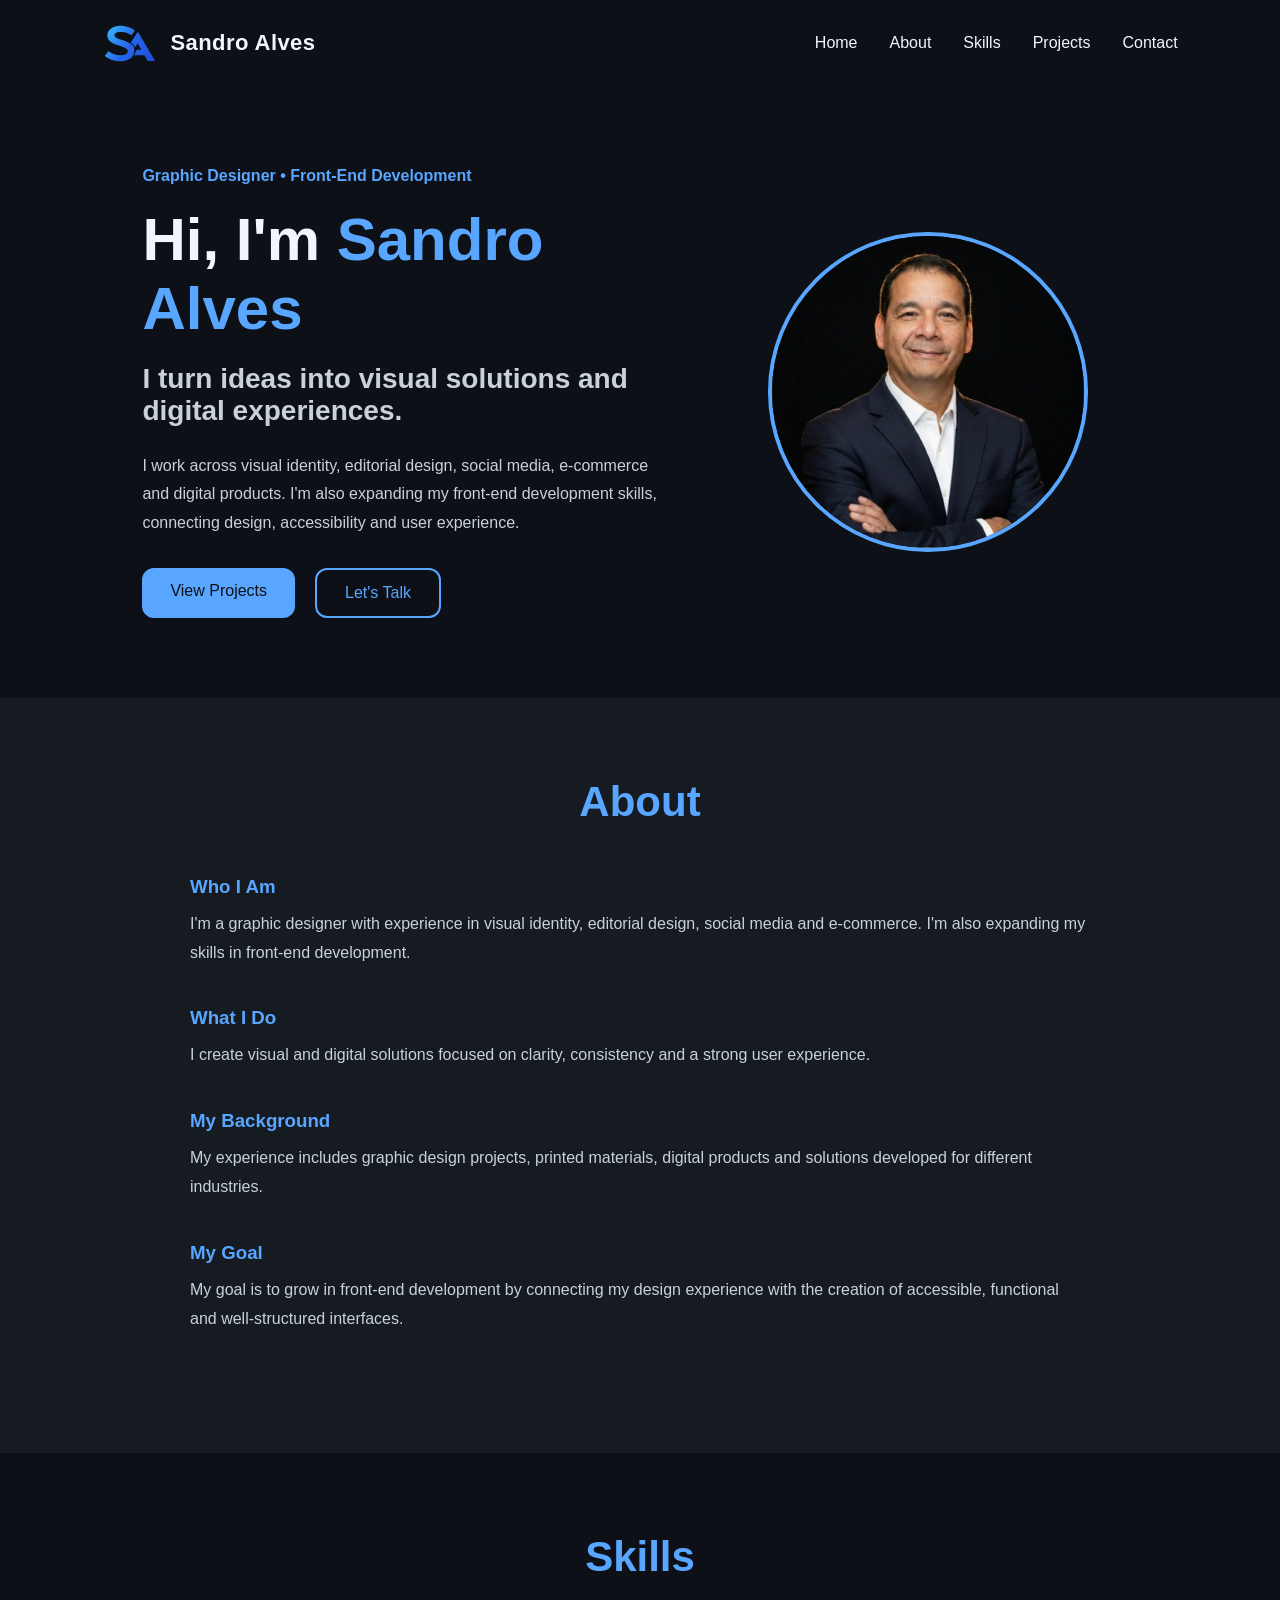
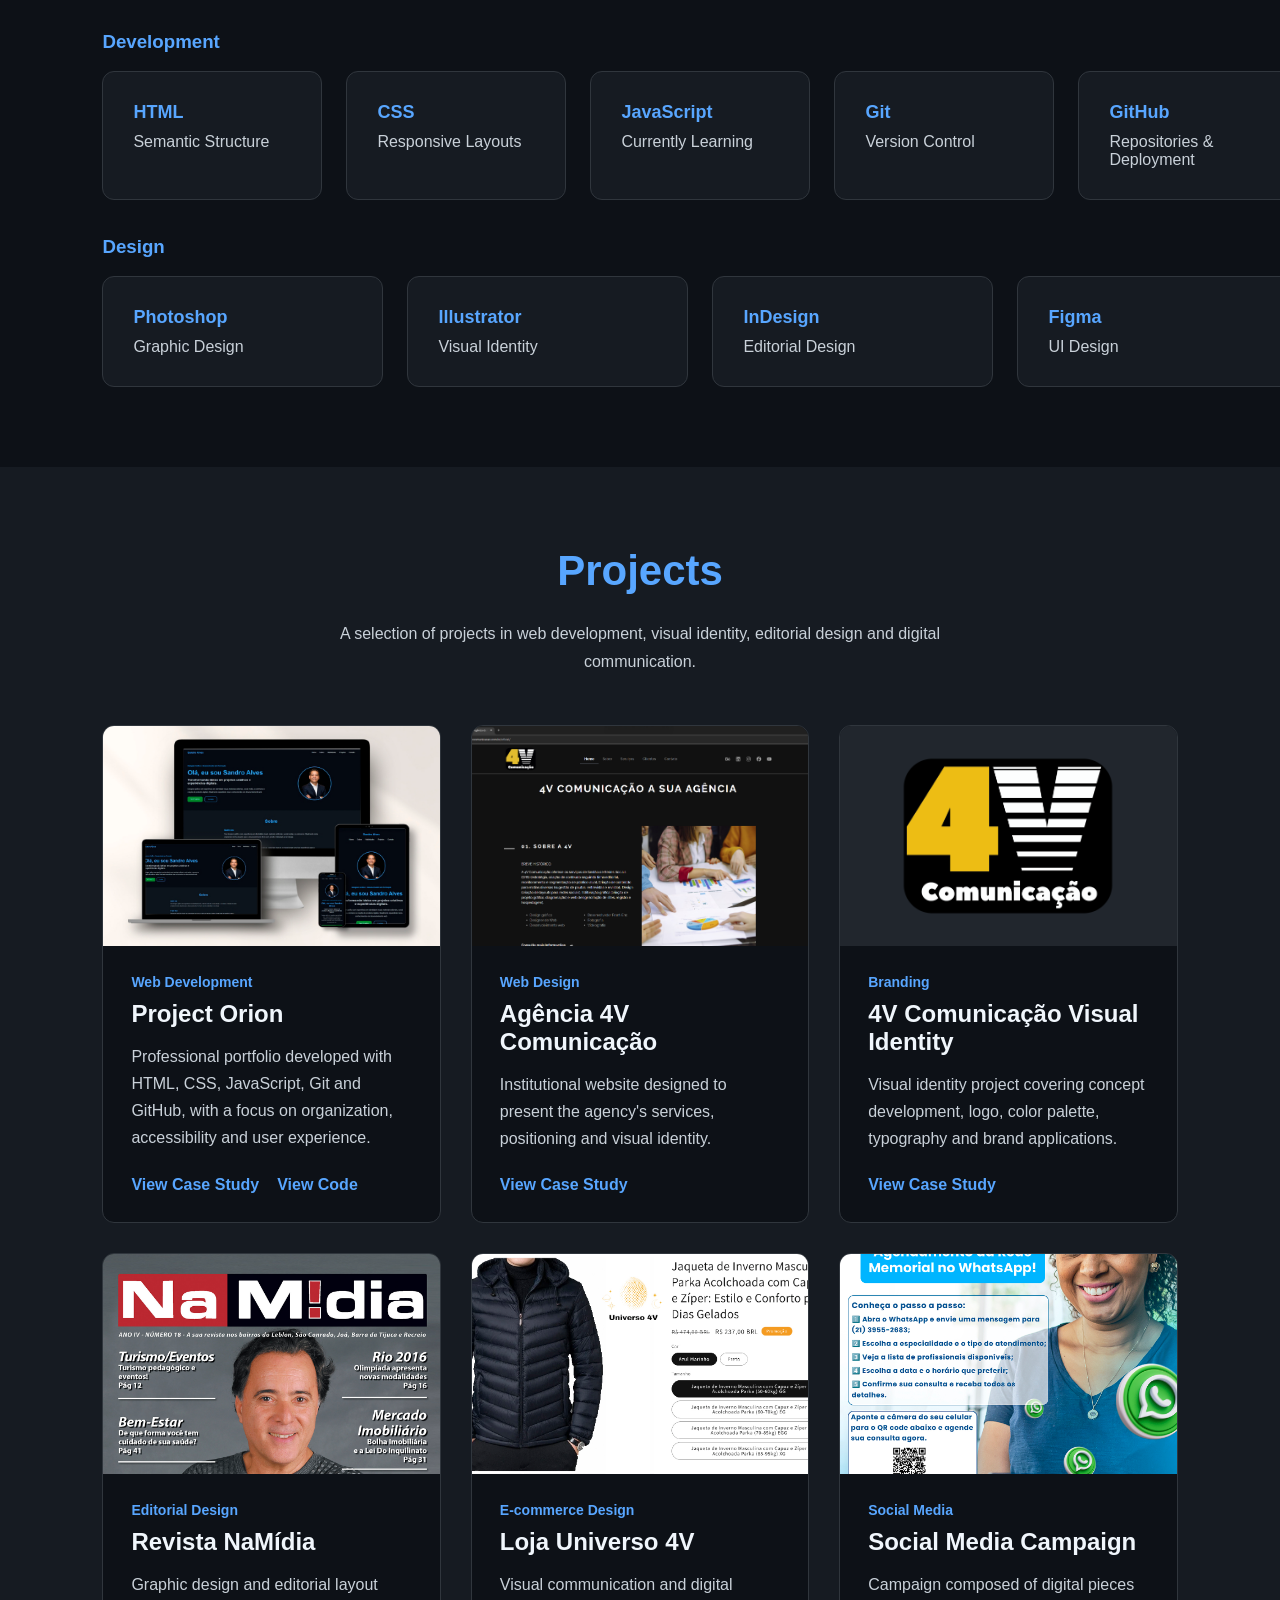
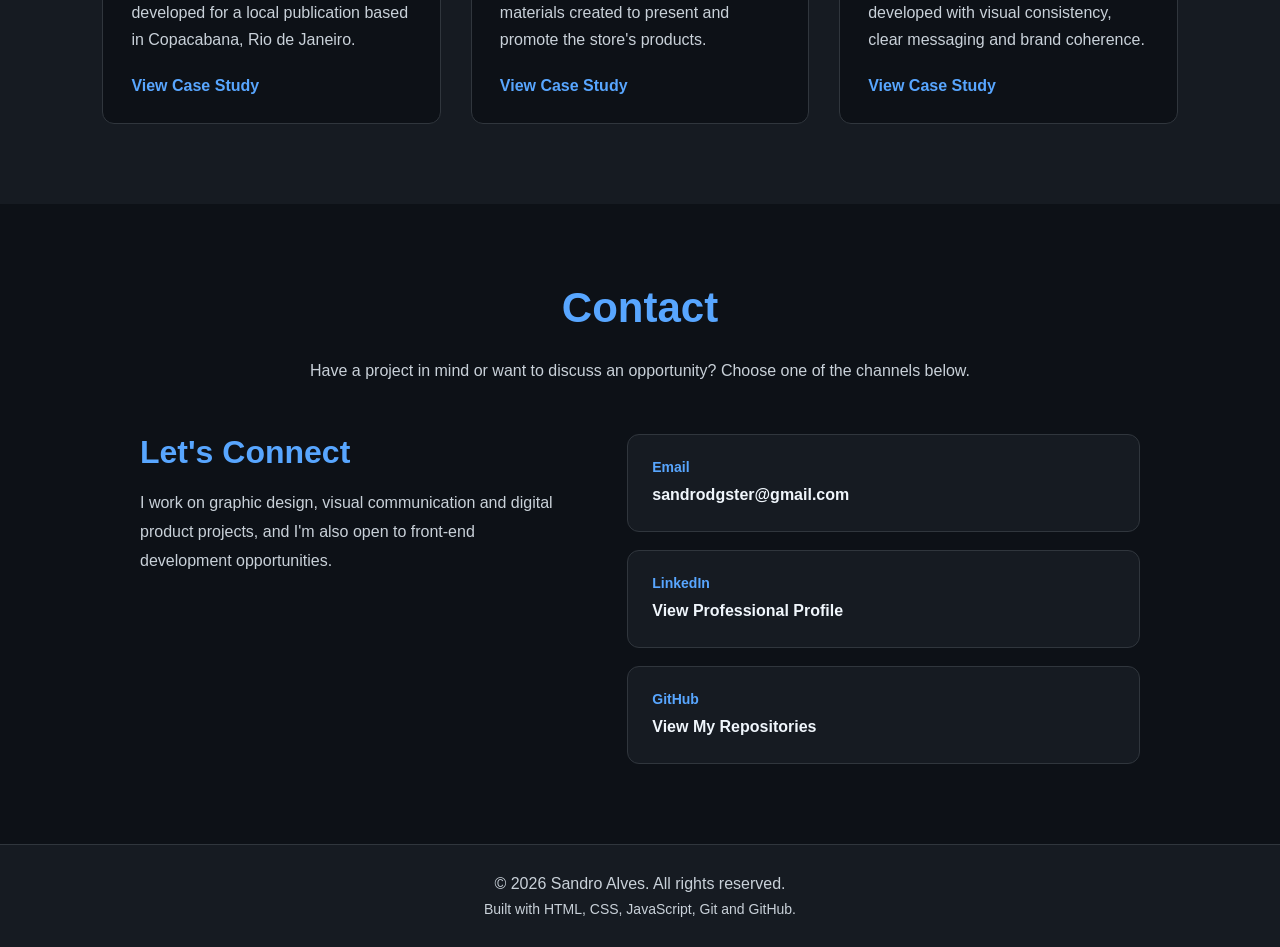
==== commit d0036aeb: "Atualiza links dos projetos na versão em inglês" ====
--- a/en/index.html
+++ b/en/index.html
@@ -288,8 +288,8 @@
 
                         <div class="project-links">
 
-                            <a href="../projetos/projeto-orion.html" class="project-link" hreflang="pt-BR">
-                                View Case Study (PT-BR)
+                            <a href="projects/project-orion.html" class="project-link">
+                                View Case Study
                             </a>
 
                             <a href="https://github.com/sandrodgster/sandrodgster.github.io" class="project-link"
@@ -329,8 +329,8 @@
 
                         <div class="project-links">
 
-                            <a href="../projetos/agencia-4v.html" class="project-link" hreflang="pt-BR">
-                                View Case Study (PT-BR)
+                            <a href="projects/agencia-4v.html" class="project-link">
+                                View Case Study
                             </a>
 
                         </div>
@@ -365,8 +365,8 @@
 
                         <div class="project-links">
 
-                            <a href="../projetos/identidade-4v.html" class="project-link" hreflang="pt-BR">
-                                View Case Study (PT-BR)
+                            <a href="projects/identidade-4v.html" class="project-link">
+                                View Case Study
                             </a>
 
                         </div>
@@ -401,8 +401,8 @@
 
                         <div class="project-links">
 
-                            <a href="../projetos/revista-namidia.html" class="project-link" hreflang="pt-BR">
-                                View Case Study (PT-BR)
+                            <a href="projects/revista-namidia.html" class="project-link">
+                                View Case Study
                             </a>
 
                         </div>
@@ -437,8 +437,8 @@
 
                         <div class="project-links">
 
-                            <a href="../projetos/loja-universo-4v.html" class="project-link" hreflang="pt-BR">
-                                View Case Study (PT-BR)
+                            <a href="projects/loja-universo-4v.html" class="project-link">
+                                View Case Study
                             </a>
 
                         </div>
@@ -473,8 +473,8 @@
 
                         <div class="project-links">
 
-                            <a href="../projetos/social-media.html" class="project-link" hreflang="pt-BR">
-                                View Case Study (PT-BR)
+                            <a href="projects/social-media.html" class="project-link">
+                                View Case Study
                             </a>
 
                         </div>
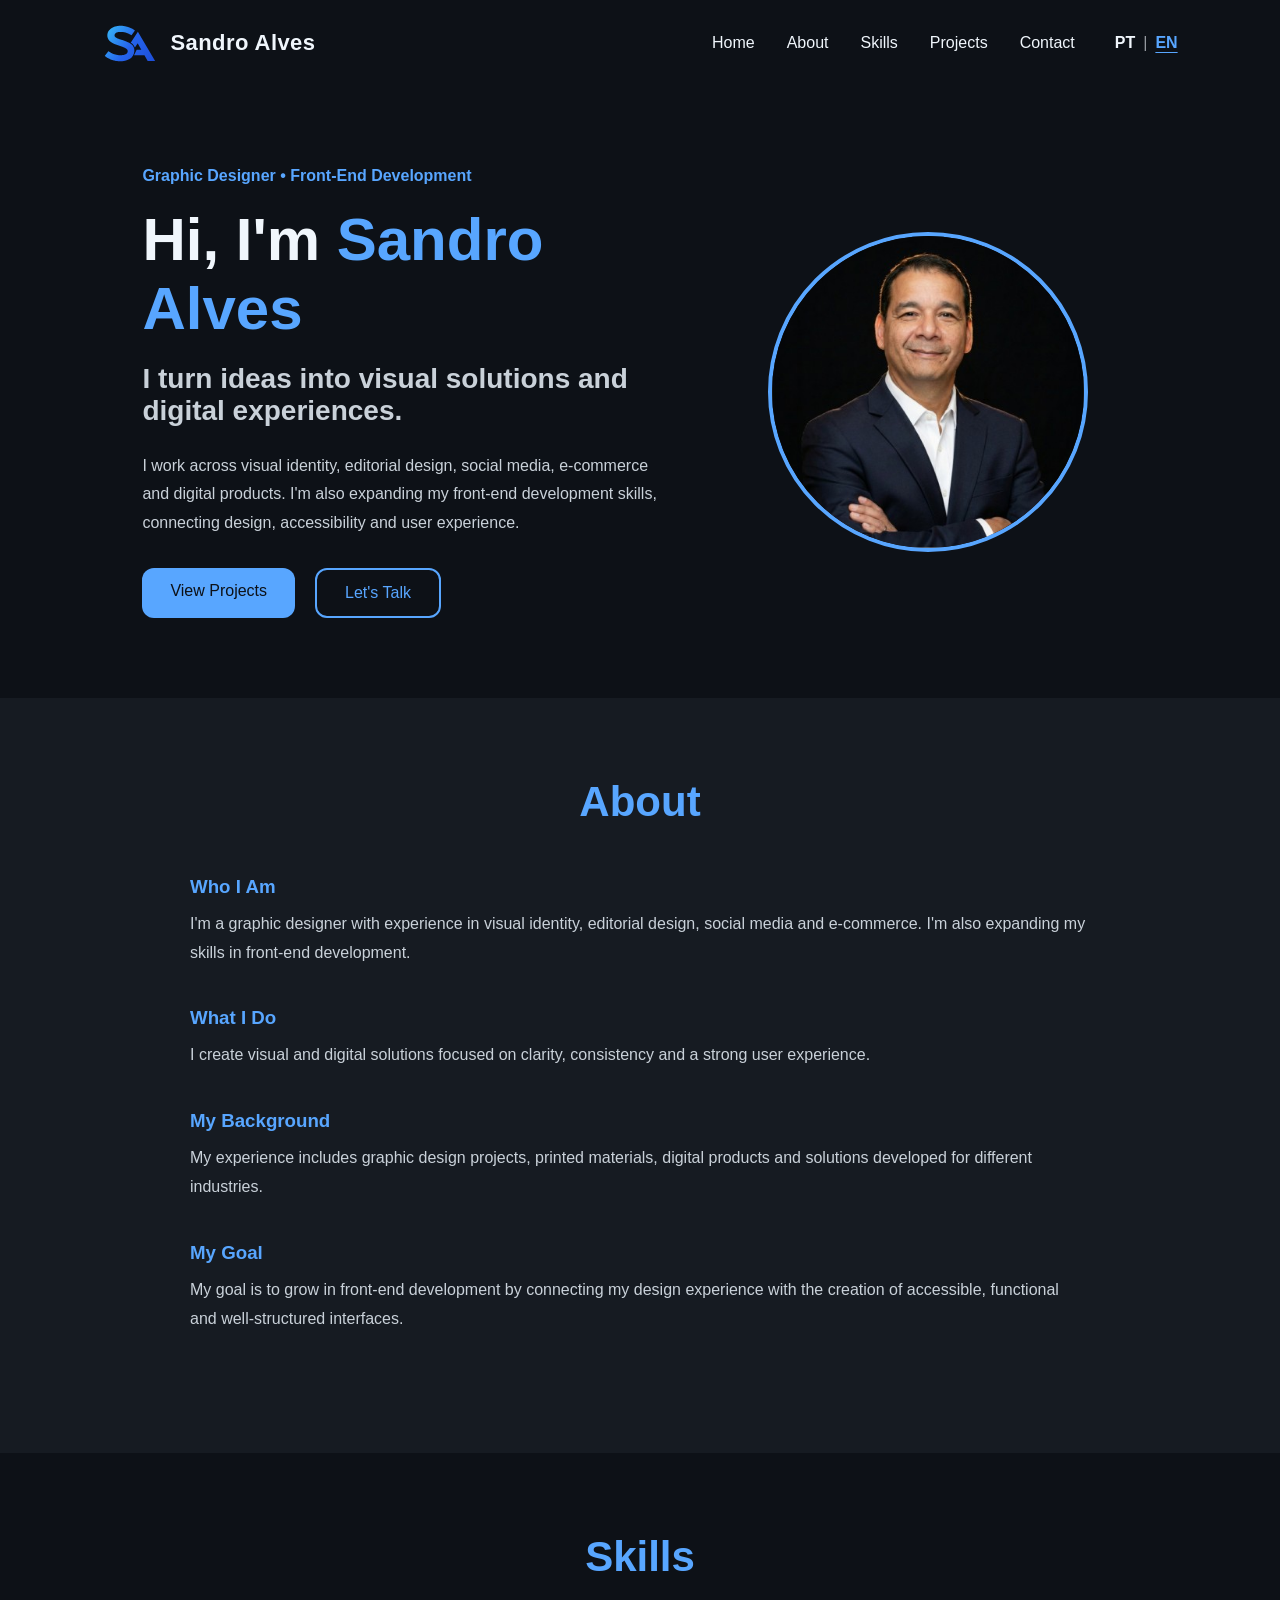
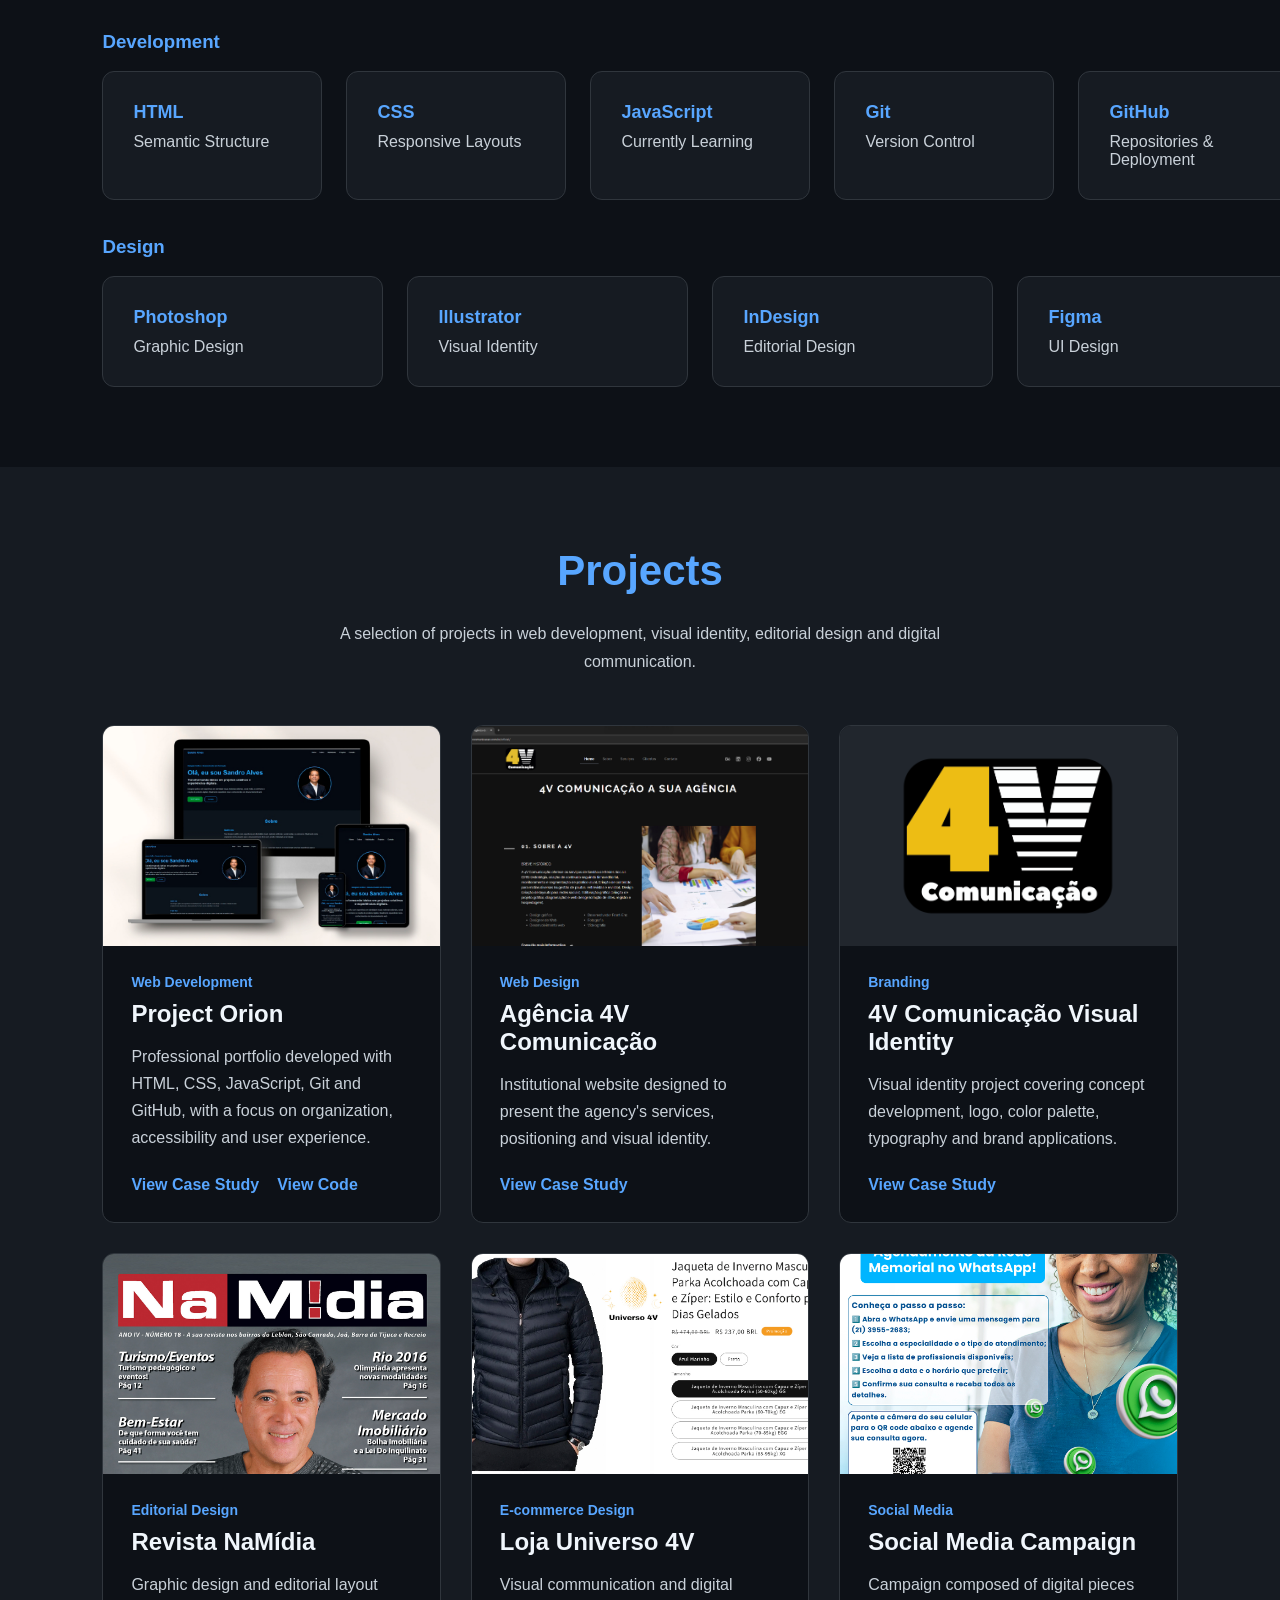
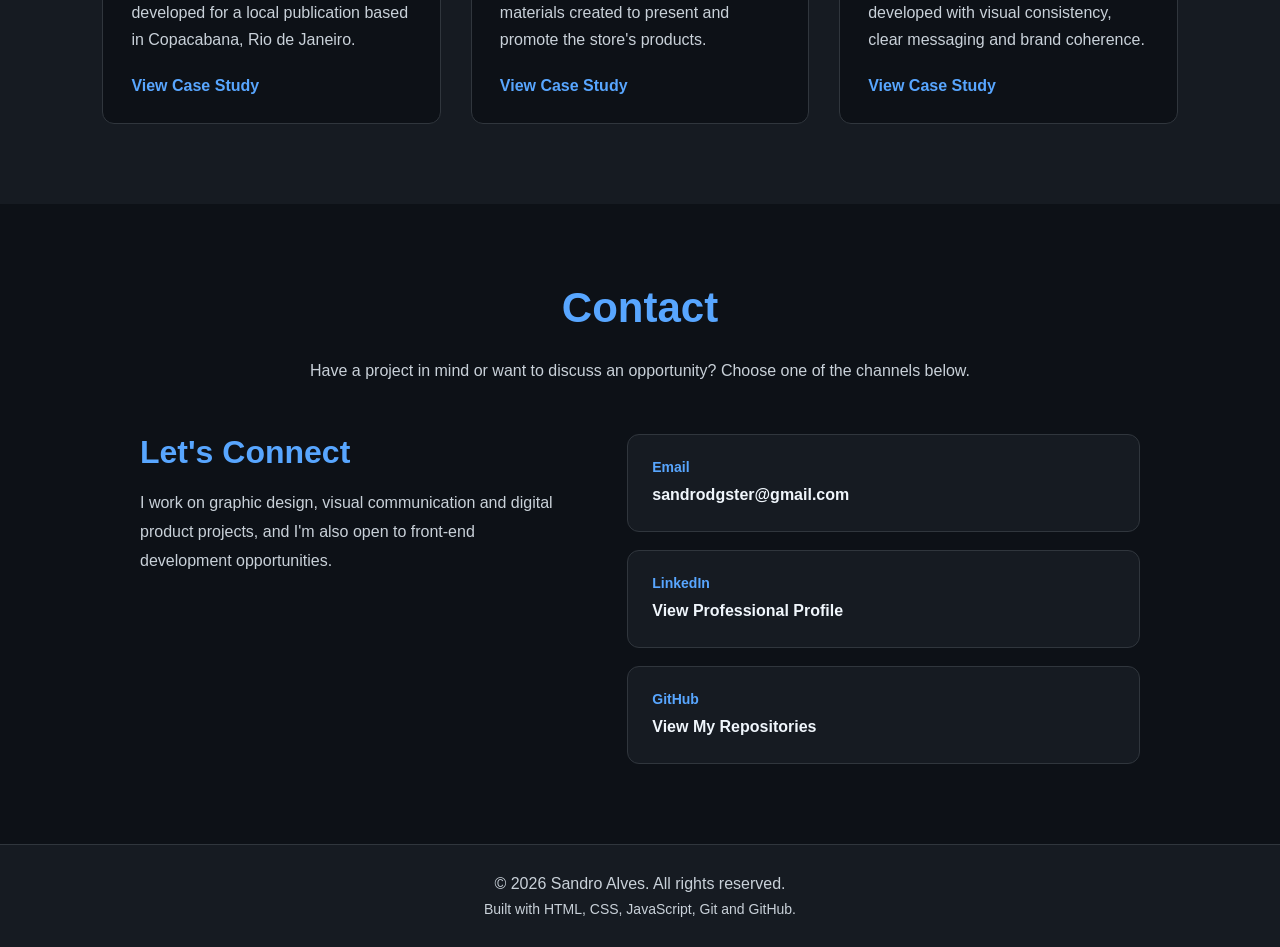
==== commit 0f4ea4b0: "Adiciona seletor de idioma e hreflang nas páginas principais" ====
--- a/en/index.html
+++ b/en/index.html
@@ -30,6 +30,9 @@
     <link rel="icon" type="image/png" sizes="32x32" href="../images/favicon/favicon-32x32.png">
     <link rel="apple-touch-icon" href="../images/favicon/apple-touch-icon.png">
     <link rel="canonical" href="https://sandrodgster.github.io/en/">
+    <link rel="alternate" hreflang="pt-BR" href="https://sandrodgster.github.io/">
+    <link rel="alternate" hreflang="en" href="https://sandrodgster.github.io/en/">
+    <link rel="alternate" hreflang="x-default" href="https://sandrodgster.github.io/">
     <link rel="icon" type="image/svg+xml" href="../images/favicon/favicon.svg">
     <link rel="icon" type="image/png" sizes="16x16" href="../images/favicon/favicon-16x16.png">
 </head>
@@ -58,6 +61,16 @@
                 <li><a href="#habilidades">Skills</a></li>
                 <li><a href="#projetos">Projects</a></li>
                 <li><a href="#contato">Contact</a></li>
+
+                <li class="language-switcher">
+                    <a href="/" lang="pt-BR" hreflang="pt-BR" aria-label="Português">
+                        PT
+                    </a>
+                    <span aria-hidden="true">|</span>
+                    <a href="/en/" lang="en" hreflang="en" aria-current="page" aria-label="English">
+                        EN
+                    </a>
+                </li>
             </ul>
 
         </nav>
--- a/css/style.css
+++ b/css/style.css
@@ -152,6 +152,28 @@
 
 nav a:hover {
     color: var(--primary);
+}
+
+.language-switcher {
+    display: flex;
+    align-items: center;
+    gap: 8px;
+    margin-left: 8px;
+    white-space: nowrap;
+}
+
+.language-switcher a {
+    font-weight: 700;
+}
+
+.language-switcher a[aria-current="page"] {
+    color: var(--primary);
+    text-decoration: underline;
+    text-underline-offset: 4px;
+}
+
+.language-switcher span {
+    opacity: 0.6;
 }
 
 .menu-toggle {
@@ -1109,6 +1131,18 @@
         background-color: var(--background-light);
     }
 
+    .language-switcher {
+        justify-content: center;
+        gap: 8px;
+        margin-left: 0;
+        padding: 6px 12px;
+    }
+
+    .main-nav .language-switcher a {
+        display: inline-block;
+        padding: 8px;
+    }
+
     .hero {
         flex-direction: column;
         text-align: center;
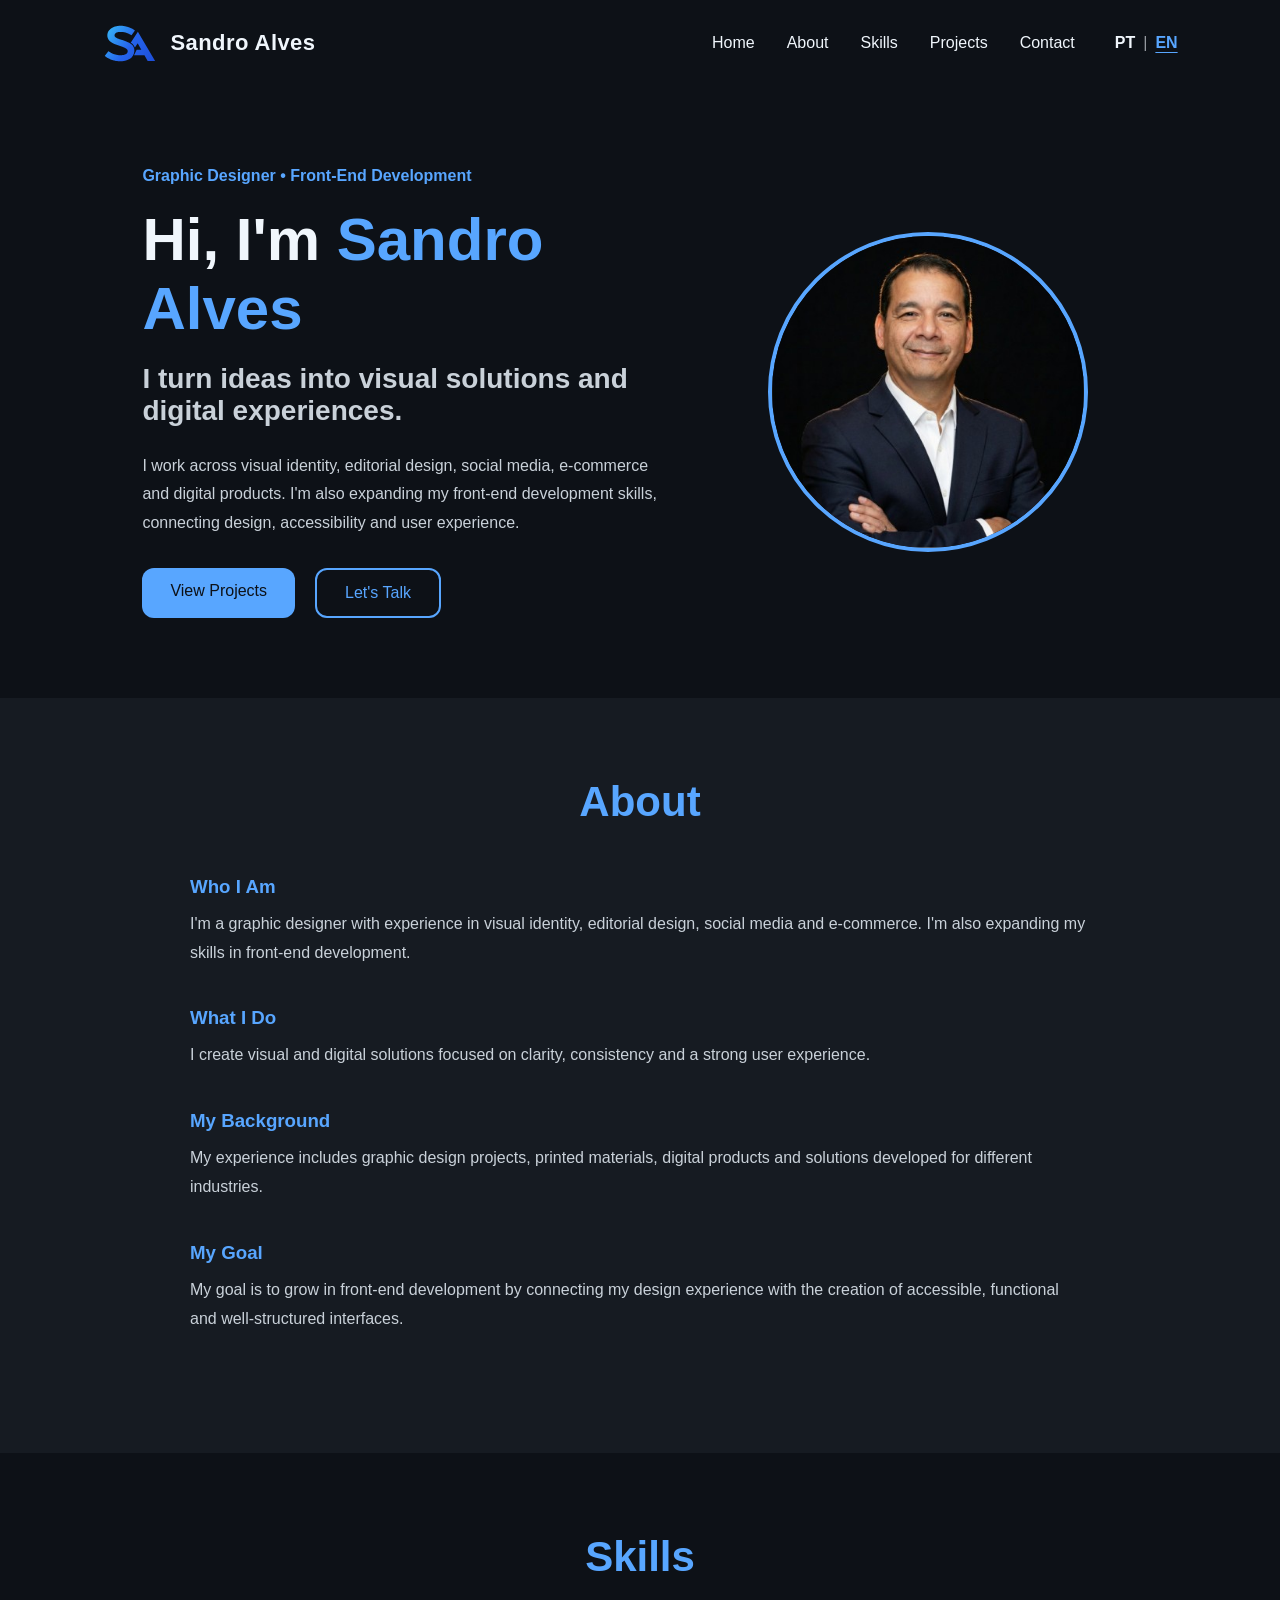
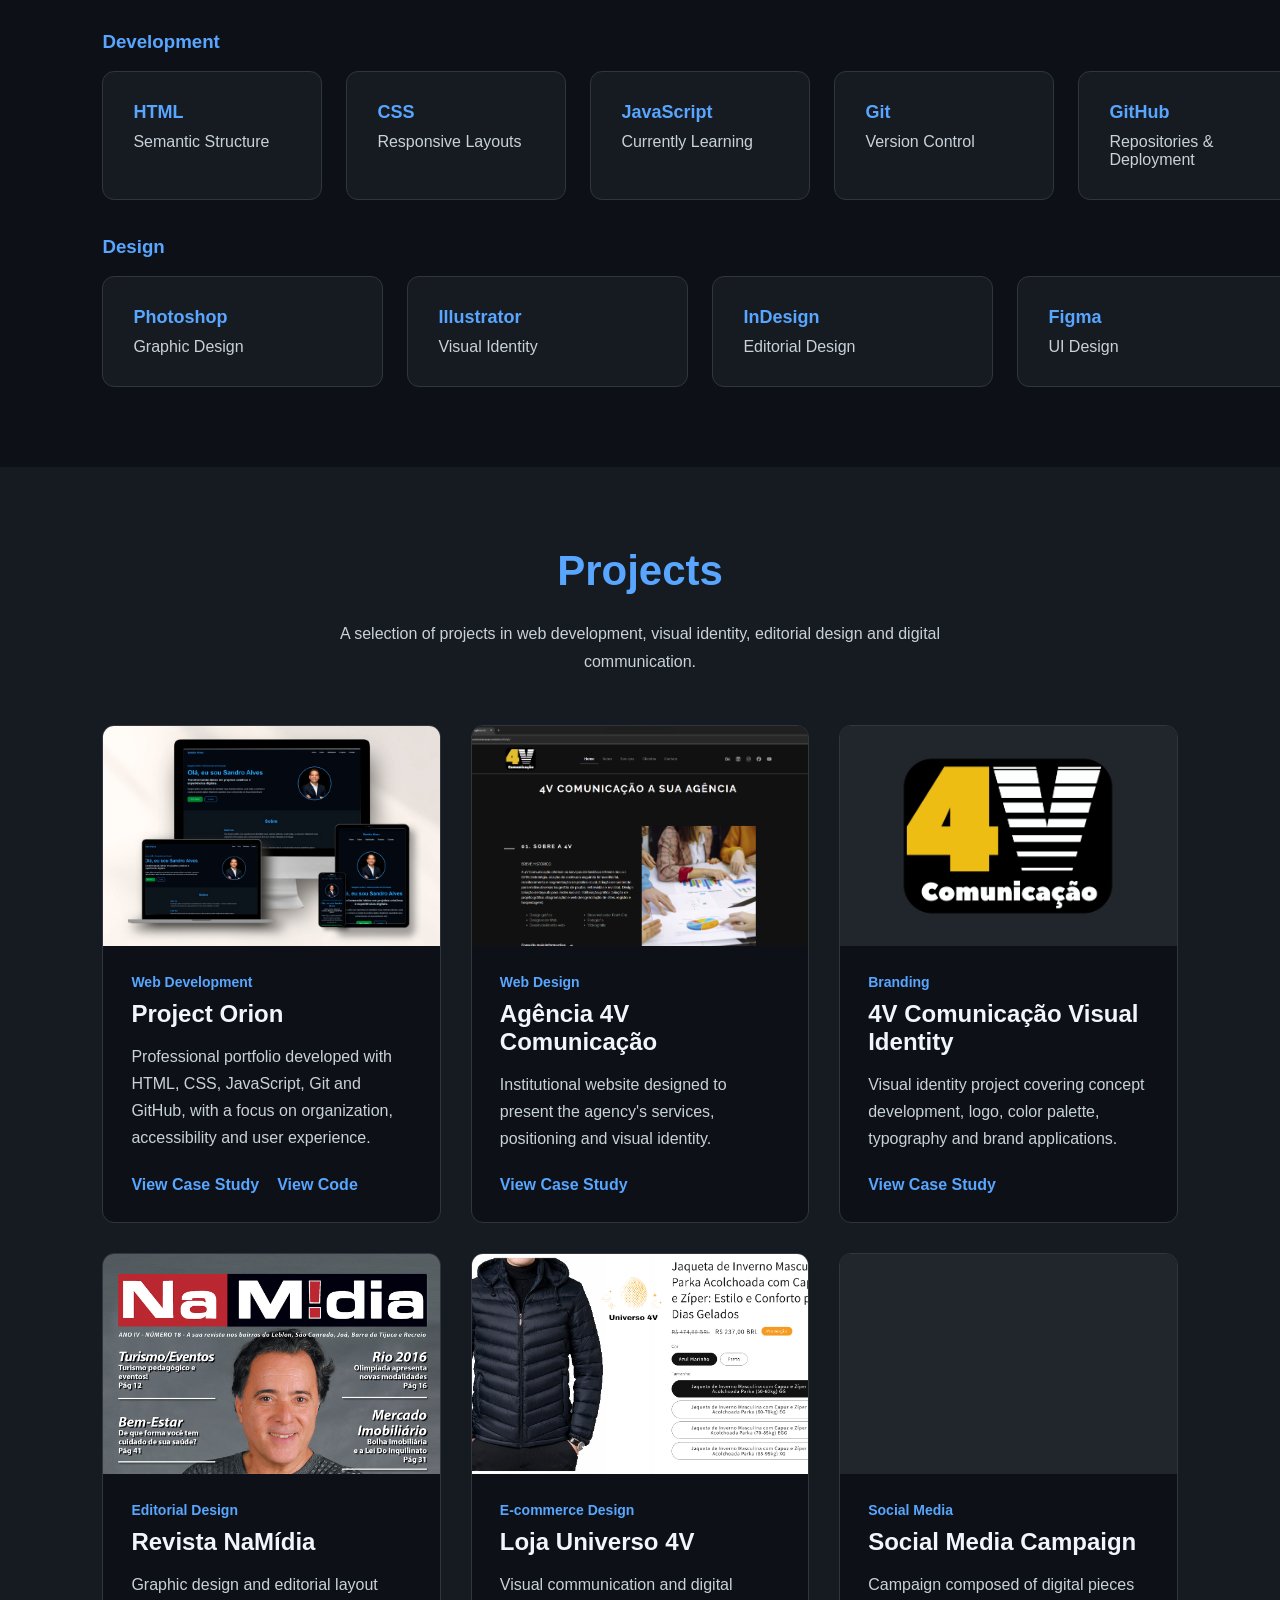
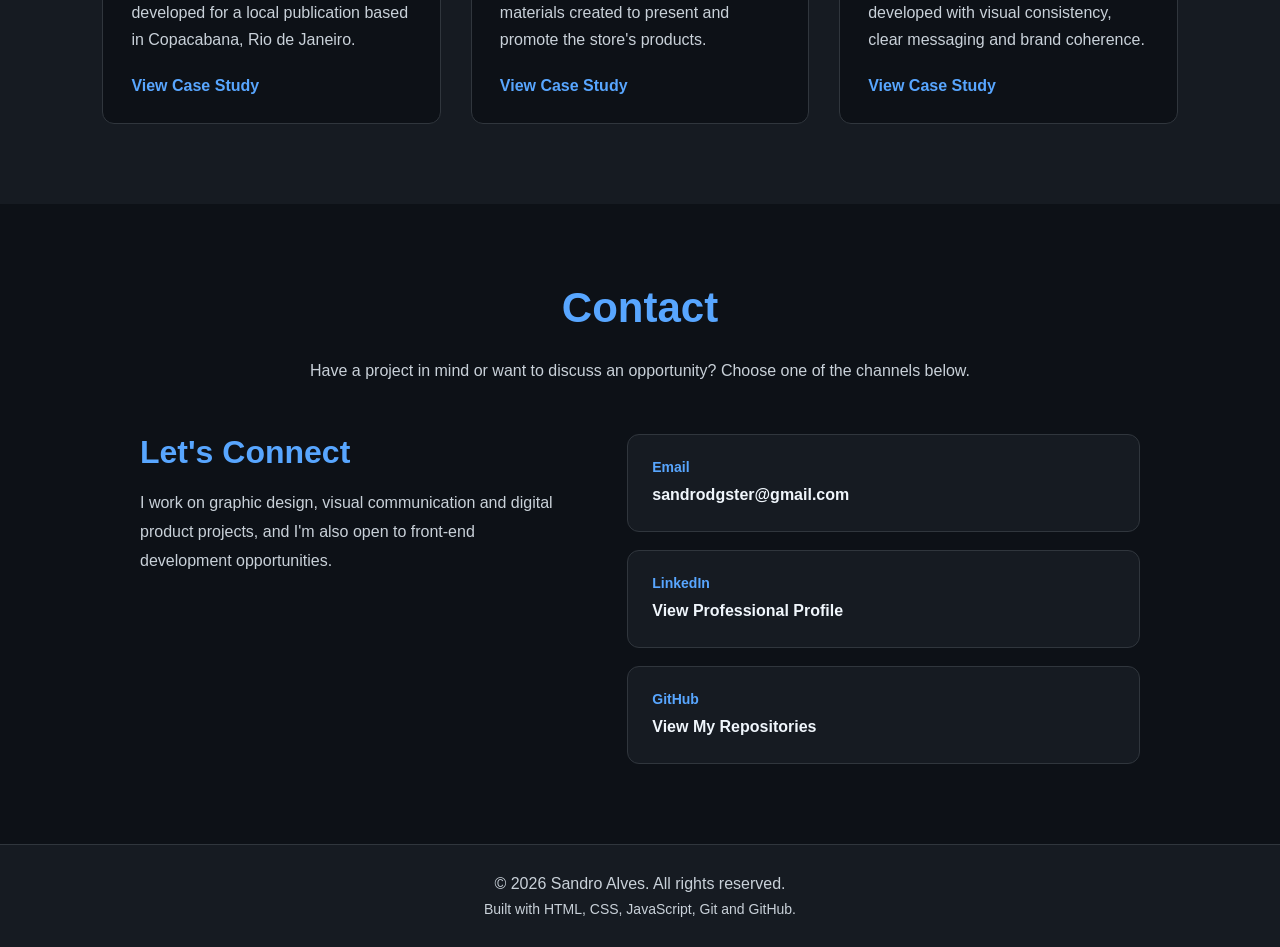
==== commit 480a4286: "Adiciona links de salto para o conteúdo principal" ====
--- a/en/index.html
+++ b/en/index.html
@@ -39,6 +39,10 @@
 
 <body>
 
+    <a class="skip-link" href="#main-content">
+        Skip to main content
+    </a>
+
     <header>
 
         <a href="#hero" class="logo" aria-label="Sandro Alves — portfolio home">
@@ -77,7 +81,7 @@
 
     </header>
 
-    <main>
+    <main id="main-content">
 
         <!-- Hero -->
         <section id="hero" class="hero section">
--- a/css/style.css
+++ b/css/style.css
@@ -94,6 +94,24 @@
     outline-offset: 4px;
 }
 
+.skip-link {
+    position: fixed;
+    top: 12px;
+    left: 12px;
+    z-index: 10000;
+    padding: 12px 16px;
+    border-radius: var(--radius);
+    background-color: var(--primary);
+    color: var(--background);
+    font-weight: 700;
+    text-decoration: none;
+    transform: translateY(-200%);
+}
+
+.skip-link:focus {
+    transform: translateY(0);
+}
+
 
 /* =====================================================
    4. HEADER
@@ -174,6 +192,16 @@
 
 .language-switcher span {
     opacity: 0.6;
+}
+
+.case-header-actions {
+    display: flex;
+    align-items: center;
+    gap: 16px;
+}
+
+.case-header-actions .language-switcher {
+    margin-left: 0;
 }
 
 .menu-toggle {
@@ -1198,6 +1226,21 @@
         padding: 20px 6%;
     }
 
+    .case-header-actions {
+        width: 100%;
+        justify-content: space-between;
+        gap: 12px;
+        margin-top: 16px;
+    }
+
+    .case-header-actions .language-switcher {
+        padding: 0;
+    }
+
+    .case-header-actions .btn-outline {
+        width: auto;
+    }
+
     .logo {
         gap: 9px;
     }
